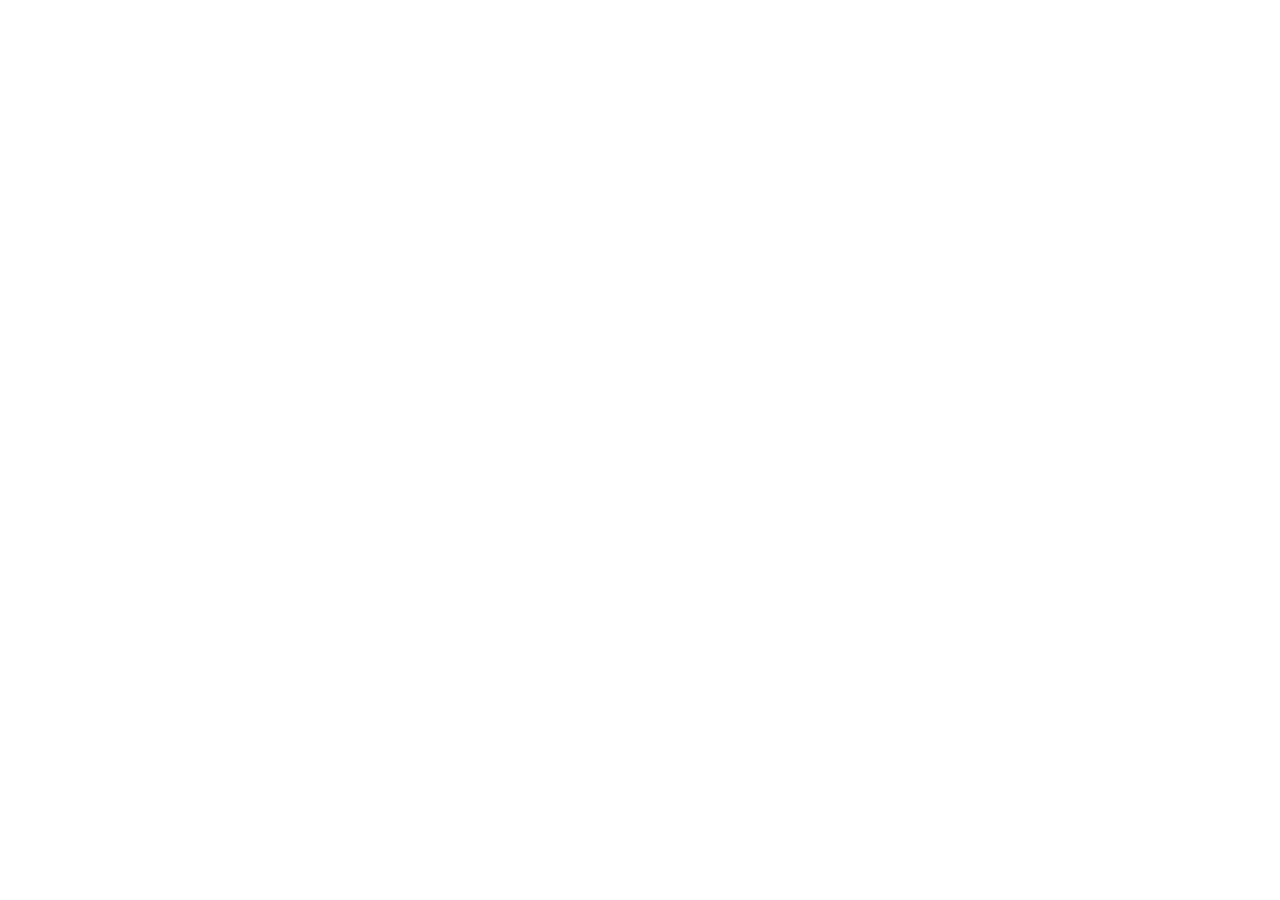
==== index.html @ 50ad3ed7 "Se crea la plantilla base del E-commerce" ====
<!DOCTYPE html>
<html lang="en">
<head>
    <meta charset="UTF-8">
    <meta name="viewport" content="width=device-width, initial-scale=1.0">
    <title>Tienda Online ADSO</title>
</head>
<body>
    
</body>
</html>
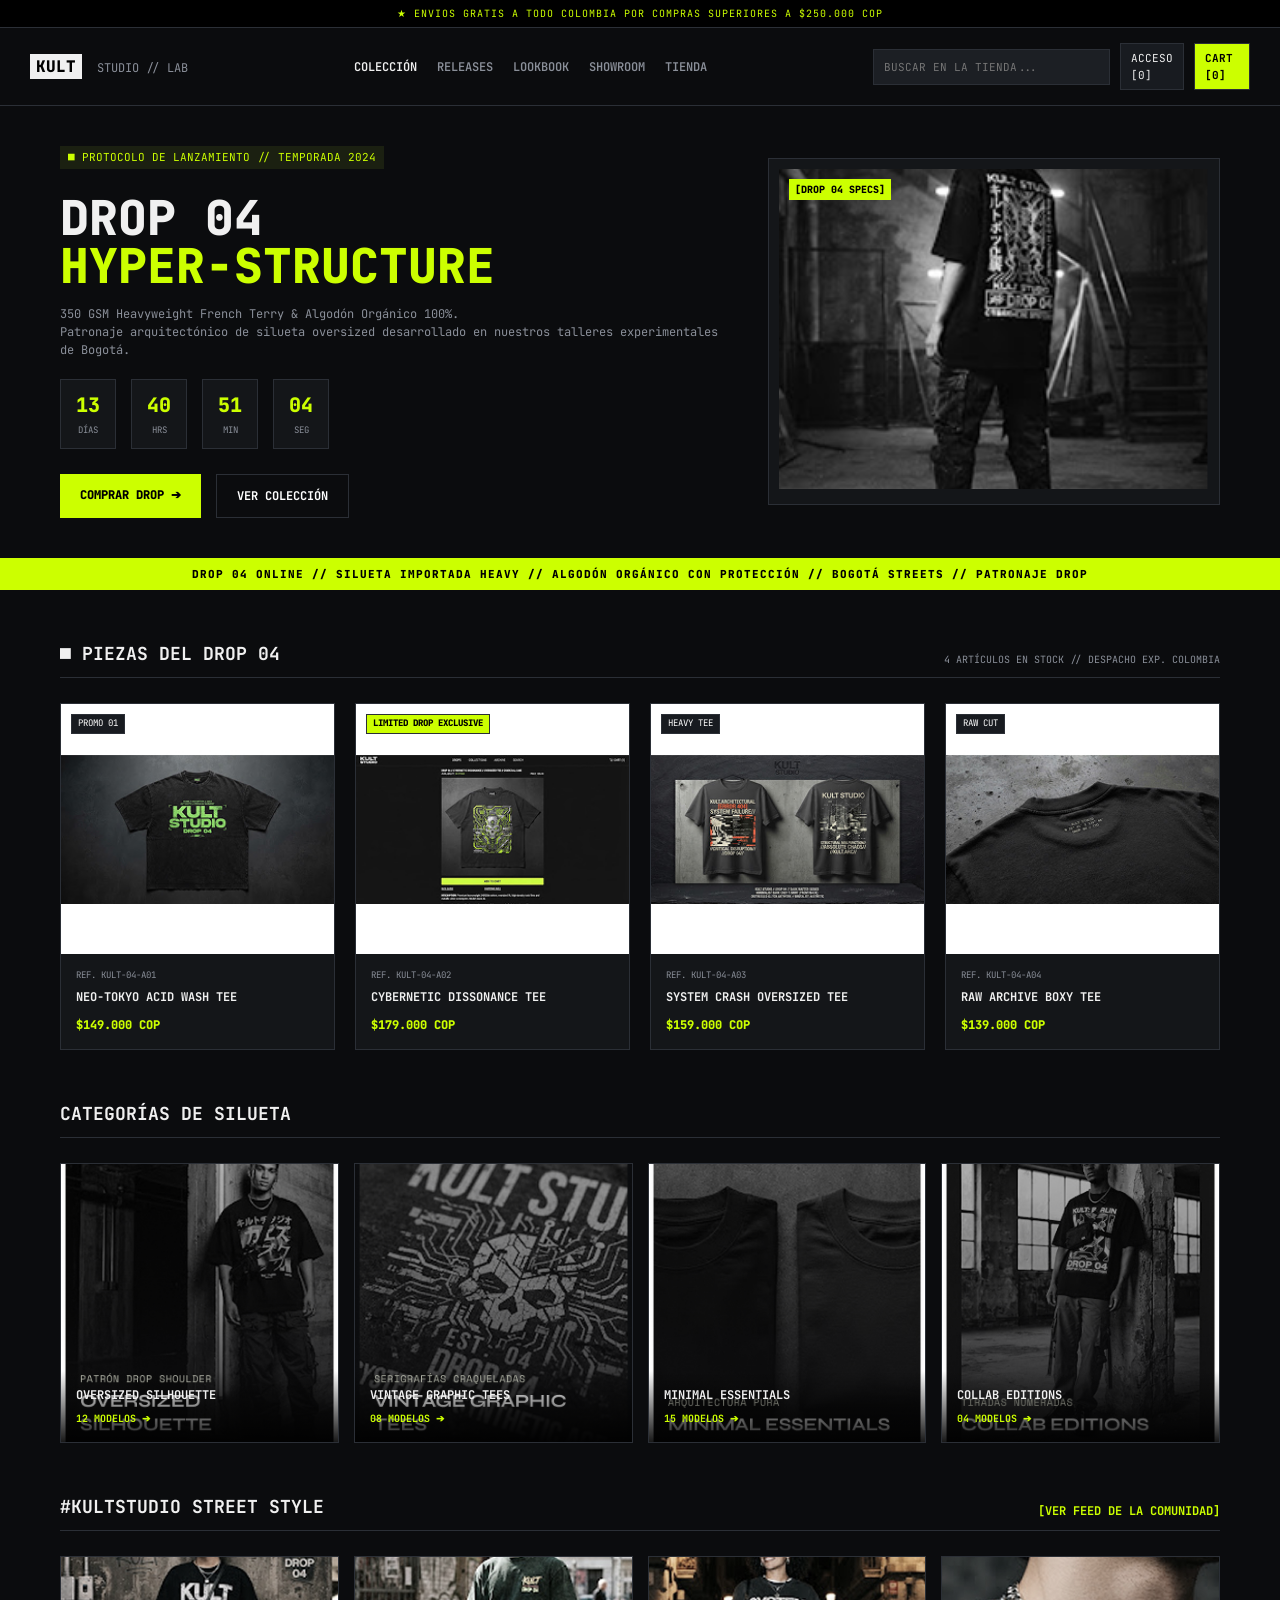
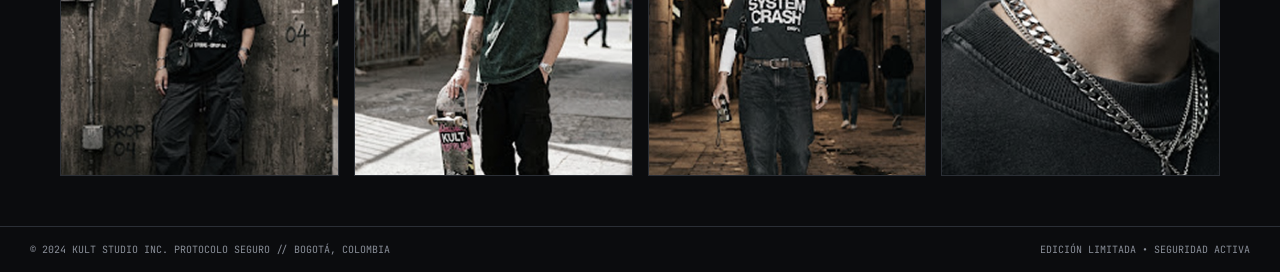
==== commit 784f3fad: "Se agrega pantalla index completa con su maquetado e imagenes" ====
--- a/index.html
+++ b/index.html
@@ -1,11 +1,199 @@
 <!DOCTYPE html>
-<html lang="en">
+<html lang="es">
 <head>
-    <meta charset="UTF-8">
-    <meta name="viewport" content="width=device-width, initial-scale=1.0">
-    <title>Tienda Online ADSO</title>
+  <meta charset="UTF-8">
+  <meta name="viewport" content="width=device-width, initial-scale=1.0">
+  <title>KULT STUDIO // HOME</title>
+  <link rel="preconnect" href="https://fonts.googleapis.com">
+  <link rel="preconnect" href="https://fonts.gstatic.com" crossorigin>
+  <link href="https://fonts.googleapis.com/css2?family=JetBrains+Mono:wght@400;600;700;800&display=swap" rel="stylesheet">
+  <link rel="stylesheet" href="css/estilos.css">
 </head>
 <body>
-    
+
+  <!-- BARRA MARQUEE / AVISO TOP -->
+  <div class="top-bar">
+    <span>★ ENVIOS GRATIS A TODO COLOMBIA POR COMPRAS SUPERIORES A $250.000 COP</span>
+  </div>
+
+  <!-- HEADER PRINCIPAL -->
+  <header class="main-header">
+    <div class="logo">
+      <span class="brand">KULT</span>
+      <span class="sub-brand">STUDIO // LAB</span>
+    </div>
+    <nav class="nav-links">
+      <a href="index.html" class="active">COLECCIÓN</a>
+      <a href="#">RELEASES</a>
+      <a href="#">LOOKBOOK</a>
+      <a href="#">SHOWROOM</a>
+      <a href="#">TIENDA</a>
+    </nav>
+    <div class="header-actions">
+      <input type="text" placeholder="BUSCAR EN LA TIENDA..." class="search-input">
+      <a href="registro.html" class="btn-account">ACCESO [0]</a>
+      <a href="#" class="btn-cart">CART [0]</a>
+    </div>
+  </header>
+
+  <!-- 1. HERO SECTION -->
+  <section class="hero">
+    <div class="hero-left">
+      <span class="tag-label">■ PROTOCOLO DE LANZAMIENTO // TEMPORADA 2024</span>
+      <h1 class="hero-title">DROP 04<br><span class="highlight">HYPER-STRUCTURE</span></h1>
+      <p class="hero-desc">
+        350 GSM Heavyweight French Terry & Algodón Orgánico 100%.<br>
+        Patronaje arquitectónico de silueta oversized desarrollado en nuestros talleres experimentales de Bogotá.
+      </p>
+
+      <!-- TIMING / COUNTDOWN -->
+      <div class="timer-box">
+        <div class="time-unit"><span>13</span><small>DÍAS</small></div>
+        <div class="time-unit"><span>40</span><small>HRS</small></div>
+        <div class="time-unit"><span>51</span><small>MIN</small></div>
+        <div class="time-unit"><span>04</span><small>SEG</small></div>
+      </div>
+
+      <div class="hero-btns">
+        <a href="#" class="btn-primary">COMPRAR DROP ➔</a>
+        <a href="#" class="btn-secondary">VER COLECCIÓN</a>
+      </div>
+    </div>
+
+    <!-- IMAGEN HERO DERECHA -->
+    <div class="hero-right">
+      <div class="hero-img-card">
+        <img src="img/hero-drop.jpg" alt="Hyper Structure Drop" class="cover-img">
+        <span class="img-badge">[DROP 04 SPECS]</span>
+      </div>
+    </div>
+  </section>
+
+  <!-- BANNER CINTA AMARILLA -->
+  <div class="yellow-ticker">
+    <span>DROP 04 ONLINE // SILUETA IMPORTADA HEAVY // ALGODÓN ORGÁNICO CON PROTECCIÓN // BOGOTÁ STREETS // PATRONAJE DROP</span>
+  </div>
+
+  <!-- 2. PRODUCTOS (PIEZAS DEL DROP 04) -->
+  <section class="section-container">
+    <div class="section-header">
+      <h2>■ PIEZAS DEL DROP 04</h2>
+      <span class="sec-subtitle">4 ARTÍCULOS EN STOCK // DESPACHO EXP. COLOMBIA</span>
+    </div>
+
+    <div class="product-grid">
+      <!-- PRODUCTO 1 -->
+      <article class="product-card">
+        <div class="card-img-box">
+          <span class="card-tag">PROMO 01</span>
+          <img src="img/camisa1.jpg" alt="Neo Tokyo Acid Wash">
+        </div>
+        <div class="card-info">
+          <span class="prod-code">REF. KULT-04-A01</span>
+          <h3>NEO-TOKYO ACID WASH TEE</h3>
+          <p class="prod-price">$149.000 COP</p>
+        </div>
+      </article>
+
+      <!-- PRODUCTO 2 -->
+      <article class="product-card">
+        <div class="card-img-box">
+          <span class="card-tag highlight-tag">LIMITED DROP EXCLUSIVE</span>
+          <img src="img/camisa2.jpg" alt="Cybernetic Dissonance">
+        </div>
+        <div class="card-info">
+          <span class="prod-code">REF. KULT-04-A02</span>
+          <h3>CYBERNETIC DISSONANCE TEE</h3>
+          <p class="prod-price">$179.000 COP</p>
+        </div>
+      </article>
+
+      <!-- PRODUCTO 3 -->
+      <article class="product-card">
+        <div class="card-img-box">
+          <span class="card-tag">HEAVY TEE</span>
+          <img src="img/camisa3.jpg" alt="System Crash Oversized">
+        </div>
+        <div class="card-info">
+          <span class="prod-code">REF. KULT-04-A03</span>
+          <h3>SYSTEM CRASH OVERSIZED TEE</h3>
+          <p class="prod-price">$159.000 COP</p>
+        </div>
+      </article>
+
+      <!-- PRODUCTO 4 -->
+      <article class="product-card">
+        <div class="card-img-box">
+          <span class="card-tag">RAW CUT</span>
+          <img src="img/camisa4.jpg" alt="Raw Archive Boxy">
+        </div>
+        <div class="card-info">
+          <span class="prod-code">REF. KULT-04-A04</span>
+          <h3>RAW ARCHIVE BOXY TEE</h3>
+          <p class="prod-price">$139.000 COP</p>
+        </div>
+      </article>
+    </div>
+  </section>
+
+  <!-- 3. CATEGORÍAS DE SILUETA -->
+  <section class="section-container">
+    <div class="section-header">
+      <h2>CATEGORÍAS DE SILUETA</h2>
+    </div>
+
+    <div class="categories-grid">
+      <div class="category-card">
+        <img src="img/cat-oversized.jpg" alt="Oversized Silhouette">
+        <div class="cat-overlay">
+          <h3>OVERSIZED SILHOUETTE</h3>
+          <span>12 MODELOS ➔</span>
+        </div>
+      </div>
+      <div class="category-card">
+        <img src="img/cat-vintage.jpg" alt="Vintage Graphic Tees">
+        <div class="cat-overlay">
+          <h3>VINTAGE GRAPHIC TEES</h3>
+          <span>08 MODELOS ➔</span>
+        </div>
+      </div>
+      <div class="category-card">
+        <img src="img/cat-minimal.jpg" alt="Minimal Essentials">
+        <div class="cat-overlay">
+          <h3>MINIMAL ESSENTIALS</h3>
+          <span>15 MODELOS ➔</span>
+        </div>
+      </div>
+      <div class="category-card">
+        <img src="img/cat-collab.jpg" alt="Collab Editions">
+        <div class="cat-overlay">
+          <h3>COLLAB EDITIONS</h3>
+          <span>04 MODELOS ➔</span>
+        </div>
+      </div>
+    </div>
+  </section>
+
+  <!-- 4. KULTSTUDIO STREET STYLE (GALERÍA DE FOTOS) -->
+  <section class="section-container">
+    <div class="section-header">
+      <h2>#KULTSTUDIO STREET STYLE</h2>
+      <a href="#" class="link-back">[VER FEED DE LA COMUNIDAD]</a>
+    </div>
+
+    <div class="street-grid">
+      <div class="street-card"><img src="img/street1.jpg" alt="Streetstyle 1"></div>
+      <div class="street-card"><img src="img/street2.jpg" alt="Streetstyle 2"></div>
+      <div class="street-card"><img src="img/street3.jpg" alt="Streetstyle 3"></div>
+      <div class="street-card"><img src="img/street4.jpg" alt="Streetstyle 4"></div>
+    </div>
+  </section>
+
+  <!-- FOOTER PRINCIPAL -->
+  <footer class="bottom-footer">
+    <div>© 2024 KULT STUDIO INC. PROTOCOLO SEGURO // BOGOTÁ, COLOMBIA</div>
+    <div>EDICIÓN LIMITADA • SEGURIDAD ACTIVA</div>
+  </footer>
+
 </body>
 </html>
--- a/css/estilos.css
+++ b/css/estilos.css
@@ -0,0 +1,755 @@
+/* VARIABLES GLOBALES */
+:root {
+  --bg-dark: #0b0c0e;
+  --panel-bg: #141619;
+  --input-bg: #1c1f24;
+  --border-color: #2b2f36;
+  --accent-neon: #ccff00;
+  --text-main: #f0f0f0;
+  --text-muted: #8a8f99;
+  --font-mono: 'JetBrains Mono', monospace;
+}
+
+* {
+  box-sizing: border-box;
+  margin: 0;
+  padding: 0;
+}
+
+body {
+  background-color: var(--bg-dark);
+  color: var(--text-main);
+  font-family: var(--font-mono);
+  font-size: 12px;
+  line-height: 1.5;
+}
+
+/* HEADER */
+.top-nav {
+  display: flex;
+  justify-content: space-between;
+  align-items: center;
+  padding: 15px 30px;
+  border-bottom: 1px solid var(--border-color);
+}
+
+.brand {
+  font-weight: 800;
+  font-size: 16px;
+  background: var(--text-main);
+  color: #000;
+  padding: 2px 6px;
+  margin-right: 8px;
+}
+
+.sub-brand {
+  color: var(--text-muted);
+}
+
+.nav-right {
+  display: flex;
+  gap: 15px;
+}
+
+.badge {
+  background: #181b20;
+  padding: 4px 8px;
+  border: 1px solid var(--border-color);
+  color: var(--text-muted);
+}
+
+.link-back {
+  color: var(--accent-neon);
+  text-decoration: none;
+  font-weight: 700;
+}
+
+/* LAYOUT PRINCIPAL */
+.container {
+  display: grid;
+  grid-template-columns: 1fr 1.2fr;
+  gap: 40px;
+  max-width: 1200px;
+  margin: 30px auto;
+  padding: 0 20px;
+}
+
+/* COLUMNA IZQUIERDA */
+.tag-label {
+  background: #1b2011;
+  color: var(--accent-neon);
+  display: inline-block;
+  padding: 3px 8px;
+  font-size: 11px;
+  margin-bottom: 10px;
+}
+
+.main-title {
+  font-size: 38px;
+  font-weight: 800;
+  letter-spacing: -1px;
+  margin-bottom: 5px;
+}
+
+.tag-highlight {
+  color: var(--accent-neon);
+  font-weight: 700;
+  margin-bottom: 15px;
+}
+
+.description {
+  color: var(--text-muted);
+  font-size: 13px;
+  margin-bottom: 20px;
+}
+
+.preview-card {
+  position: relative;
+  background: var(--panel-bg);
+  border: 1px solid var(--border-color);
+  padding: 10px;
+  margin-bottom: 20px;
+}
+
+.img-wrapper {
+  position: relative;
+}
+
+.hero-img {
+  width: 100%;
+  height: 220px;
+  object-fit: cover;
+  filter: grayscale(80%) contrast(120%);
+}
+
+.access-badge {
+  position: absolute;
+  bottom: 15px;
+  right: 15px;
+  background: var(--accent-neon);
+  color: #000;
+  font-weight: 800;
+  padding: 4px 8px;
+}
+
+.location-tag {
+  color: var(--accent-neon);
+  font-size: 10px;
+  margin-top: 8px;
+}
+
+.status-card {
+  background: var(--panel-bg);
+  border: 1px solid var(--border-color);
+  padding: 15px;
+}
+
+.status-header {
+  display: flex;
+  justify-content: space-between;
+  color: var(--text-muted);
+  margin-bottom: 8px;
+}
+
+.progress-bar {
+  background: #252930;
+  height: 6px;
+  margin-bottom: 10px;
+}
+
+.progress-fill {
+  background: var(--accent-neon);
+  height: 100%;
+}
+
+.security-text {
+  color: var(--text-muted);
+  font-size: 10px;
+}
+
+/* COLUMNA DERECHA - FORMULARIO */
+.form-column {
+  background: var(--panel-bg);
+  border: 1px solid var(--border-color);
+  padding: 25px;
+}
+
+.form-header {
+  display: flex;
+  justify-content: space-between;
+  margin-bottom: 20px;
+  border-bottom: 1px solid var(--border-color);
+  padding-bottom: 10px;
+}
+
+.form-title {
+  font-weight: 700;
+}
+
+.form-sub {
+  color: var(--text-muted);
+}
+
+.form-row {
+  display: grid;
+  grid-template-columns: 1fr 1fr;
+  gap: 15px;
+}
+
+.form-group {
+  margin-bottom: 15px;
+}
+
+.form-group label {
+  display: block;
+  color: var(--text-muted);
+  font-size: 10px;
+  margin-bottom: 5px;
+}
+
+.req {
+  color: var(--accent-neon);
+}
+
+input[type="text"],
+input[type="email"],
+input[type="password"],
+input[type="tel"],
+select {
+  width: 100%;
+  background: var(--input-bg);
+  border: 1px solid var(--border-color);
+  color: var(--text-main);
+  padding: 10px;
+  font-family: var(--font-mono);
+  outline: none;
+}
+
+input:focus, select:focus {
+  border-color: var(--accent-neon);
+}
+
+.phone-input {
+  display: flex;
+  align-items: center;
+  background: var(--input-bg);
+  border: 1px solid var(--border-color);
+}
+
+.prefix {
+  padding: 10px;
+  background: #252930;
+  color: var(--text-muted);
+}
+
+.phone-input input {
+  border: none;
+}
+
+/* CRIPTO SEGURIDAD */
+.crypto-box {
+  background: #181b20;
+  border: 1px dashed var(--border-color);
+  padding: 10px;
+  margin-bottom: 15px;
+}
+
+.crypto-header {
+  display: flex;
+  justify-content: space-between;
+  color: var(--text-muted);
+  margin-bottom: 4px;
+}
+
+.crypto-hint {
+  color: var(--text-muted);
+  font-size: 10px;
+}
+
+/* TALLAS */
+.size-section {
+  margin-bottom: 15px;
+}
+
+.size-header {
+  display: flex;
+  justify-content: space-between;
+  color: var(--text-muted);
+  font-size: 10px;
+  margin-bottom: 8px;
+}
+
+.size-cupo {
+  color: var(--accent-neon);
+}
+
+.size-options {
+  display: grid;
+  grid-template-columns: repeat(5, 1fr);
+  gap: 5px;
+}
+
+.size-btn {
+  background: var(--input-bg);
+  border: 1px solid var(--border-color);
+  color: var(--text-main);
+  padding: 10px;
+  font-family: var(--font-mono);
+  cursor: pointer;
+}
+
+.size-btn.active, .size-btn:hover {
+  background: var(--accent-neon);
+  color: #000;
+  font-weight: 700;
+}
+
+/* CHECKBOXES */
+.checkbox-group {
+  margin-bottom: 20px;
+}
+
+.custom-checkbox {
+  display: block;
+  position: relative;
+  padding-left: 25px;
+  margin-bottom: 10px;
+  cursor: pointer;
+  color: var(--text-muted);
+  font-size: 11px;
+}
+
+.custom-checkbox input {
+  position: absolute;
+  opacity: 0;
+  cursor: pointer;
+}
+
+.checkmark {
+  position: absolute;
+  top: 0;
+  left: 0;
+  height: 15px;
+  width: 15px;
+  background-color: var(--input-bg);
+  border: 1px solid var(--border-color);
+}
+
+.custom-checkbox input:checked ~ .checkmark {
+  background-color: var(--accent-neon);
+}
+
+.custom-checkbox a {
+  color: var(--text-main);
+}
+
+/* BOTÓN DE REGISTRO */
+.btn-submit {
+  width: 100%;
+  background: var(--accent-neon);
+  color: #000;
+  border: none;
+  padding: 14px;
+  font-family: var(--font-mono);
+  font-weight: 800;
+  font-size: 13px;
+  cursor: pointer;
+  margin-bottom: 20px;
+}
+
+.btn-submit:hover {
+  opacity: 0.9;
+}
+
+/* DIVIDER Y SOCIAL */
+.divider {
+  text-align: center;
+  border-bottom: 1px solid var(--border-color);
+  line-height: 0.1em;
+  margin: 20px 0;
+}
+
+.divider span {
+  background: var(--panel-bg);
+  padding: 0 10px;
+  color: var(--text-muted);
+  font-size: 10px;
+}
+
+.social-row {
+  display: grid;
+  grid-template-columns: 1fr 1fr;
+  gap: 10px;
+  margin-bottom: 20px;
+}
+
+.btn-social {
+  background: var(--input-bg);
+  border: 1px solid var(--border-color);
+  color: var(--text-main);
+  padding: 10px;
+  font-family: var(--font-mono);
+  font-size: 10px;
+  cursor: pointer;
+}
+
+.form-footer {
+  text-align: center;
+  color: var(--text-muted);
+  font-size: 10px;
+}
+
+.link-login {
+  color: var(--accent-neon);
+  text-decoration: none;
+  font-weight: 700;
+}
+
+/* FOOTER INFERIOR */
+.bottom-footer {
+  display: flex;
+  justify-content: space-between;
+  padding: 15px 30px;
+  border-top: 1px solid var(--border-color);
+  color: var(--text-muted);
+  font-size: 10px;
+  margin-top: 40px;
+}
+
+/* RESPONSIVE PARA PANTALLAS PEQUEÑAS */
+@media (max-width: 768px) {
+  .container {
+    grid-template-columns: 1fr;
+  }
+  .form-row {
+    grid-template-columns: 1fr;
+  }
+}
+/* ===================================================
+   ESTILOS ESPECÍFICOS PARA EL HOME / INDEX
+   =================================================== */
+
+/* BARRA SUPERIOR MARQUEE */
+.top-bar {
+  background: #000;
+  color: var(--accent-neon);
+  text-align: center;
+  padding: 6px;
+  font-size: 10px;
+  border-bottom: 1px solid var(--border-color);
+  letter-spacing: 1px;
+}
+
+/* MAIN HEADER NAV */
+.main-header {
+  display: flex;
+  justify-content: space-between;
+  align-items: center;
+  padding: 15px 30px;
+  background: var(--bg-dark);
+  border-bottom: 1px solid var(--border-color);
+}
+
+.nav-links {
+  display: flex;
+  gap: 20px;
+}
+
+.nav-links a {
+  color: var(--text-muted);
+  text-decoration: none;
+  font-weight: 600;
+}
+
+.nav-links a.active, .nav-links a:hover {
+  color: var(--text-main);
+}
+
+.header-actions {
+  display: flex;
+  gap: 10px;
+  align-items: center;
+}
+
+.search-input {
+  background: var(--input-bg);
+  border: 1px solid var(--border-color);
+  color: #fff;
+  padding: 6px 10px;
+  font-size: 11px;
+  width: 180px;
+}
+
+.btn-account, .btn-cart {
+  background: #181b20;
+  border: 1px solid var(--border-color);
+  color: var(--text-main);
+  padding: 6px 10px;
+  text-decoration: none;
+  font-size: 11px;
+}
+
+.btn-cart {
+  background: var(--accent-neon);
+  color: #000;
+  font-weight: 700;
+}
+
+/* HERO SECTION LAYOUT */
+.hero {
+  display: grid;
+  grid-template-columns: 1.2fr 0.8fr;
+  gap: 30px;
+  max-width: 1200px;
+  margin: 40px auto;
+  padding: 0 20px;
+  align-items: center;
+}
+
+.hero-title {
+  font-size: 48px;
+  line-height: 1;
+  font-weight: 800;
+  margin: 15px 0;
+}
+
+.hero-title .highlight {
+  color: var(--accent-neon);
+}
+
+.hero-desc {
+  color: var(--text-muted);
+  font-size: 12px;
+  margin-bottom: 20px;
+}
+
+/* COUNTDOWN TIMER */
+.timer-box {
+  display: flex;
+  gap: 15px;
+  margin-bottom: 25px;
+}
+
+.time-unit {
+  background: var(--panel-bg);
+  border: 1px solid var(--border-color);
+  padding: 10px 15px;
+  text-align: center;
+}
+
+.time-unit span {
+  display: block;
+  font-size: 20px;
+  font-weight: 800;
+  color: var(--accent-neon);
+}
+
+.time-unit small {
+  color: var(--text-muted);
+  font-size: 9px;
+}
+
+.hero-btns {
+  display: flex;
+  gap: 15px;
+}
+
+.btn-primary {
+  background: var(--accent-neon);
+  color: #000;
+  padding: 12px 20px;
+  text-decoration: none;
+  font-weight: 800;
+}
+
+.btn-secondary {
+  border: 1px solid var(--border-color);
+  color: #fff;
+  padding: 12px 20px;
+  text-decoration: none;
+  font-weight: 700;
+}
+
+.hero-img-card {
+  position: relative;
+  border: 1px solid var(--border-color);
+  background: var(--panel-bg);
+  padding: 10px;
+}
+
+.hero-img-card img {
+  width: 100%;
+  height: 320px;
+  object-fit: cover;
+  filter: grayscale(30%);
+}
+
+.img-badge {
+  position: absolute;
+  top: 20px;
+  left: 20px;
+  background: var(--accent-neon);
+  color: #000;
+  font-weight: 800;
+  font-size: 10px;
+  padding: 3px 6px;
+}
+
+/* BANNER AMARILLO */
+.yellow-ticker {
+  background: var(--accent-neon);
+  color: #000;
+  font-weight: 800;
+  font-size: 11px;
+  padding: 8px;
+  text-align: center;
+  margin: 40px 0;
+  letter-spacing: 1px;
+}
+
+/* SECCIONES Y GRILLAS DE PRODUCTOS */
+.section-container {
+  max-width: 1200px;
+  margin: 50px auto;
+  padding: 0 20px;
+}
+
+.section-header {
+  display: flex;
+  justify-content: space-between;
+  align-items: flex-end;
+  border-bottom: 1px solid var(--border-color);
+  padding-bottom: 10px;
+  margin-bottom: 25px;
+}
+
+.sec-subtitle {
+  color: var(--text-muted);
+  font-size: 10px;
+}
+
+/* GRILLA DE 4 COLUMNAS PARA PRODUCTOS */
+.product-grid {
+  display: grid;
+  grid-template-columns: repeat(4, 1fr);
+  gap: 20px;
+}
+
+.product-card {
+  background: var(--panel-bg);
+  border: 1px solid var(--border-color);
+}
+
+.card-img-box {
+  position: relative;
+  height: 250px;
+  overflow: hidden;
+  background: #000;
+}
+
+.card-img-box img {
+  width: 100%;
+  height: 100%;
+  object-fit: cover;
+  transition: transform 0.3s ease;
+}
+
+.product-card:hover img {
+  transform: scale(1.05);
+}
+
+.card-tag {
+  position: absolute;
+  top: 10px;
+  left: 10px;
+  background: #181b20;
+  color: #fff;
+  font-size: 9px;
+  padding: 2px 6px;
+  border: 1px solid var(--border-color);
+}
+
+.highlight-tag {
+  background: var(--accent-neon);
+  color: #000;
+  font-weight: 800;
+}
+
+.card-info {
+  padding: 15px;
+}
+
+.prod-code {
+  color: var(--text-muted);
+  font-size: 9px;
+  display: block;
+  margin-bottom: 5px;
+}
+
+.card-info h3 {
+  font-size: 12px;
+  margin-bottom: 10px;
+  font-weight: 700;
+}
+
+.prod-price {
+  color: var(--accent-neon);
+  font-weight: 800;
+}
+
+/* GRILLA DE CATEGORÍAS Y STREETSTYLE */
+.categories-grid, .street-grid {
+  display: grid;
+  grid-template-columns: repeat(4, 1fr);
+  gap: 15px;
+}
+
+.category-card {
+  position: relative;
+  height: 280px;
+  border: 1px solid var(--border-color);
+  overflow: hidden;
+}
+
+.category-card img, .street-card img {
+  width: 100%;
+  height: 100%;
+  object-fit: cover;
+  filter: grayscale(50%);
+}
+
+.cat-overlay {
+  position: absolute;
+  bottom: 0;
+  left: 0;
+  right: 0;
+  padding: 15px;
+  background: linear-gradient(transparent, rgba(0,0,0,0.9));
+}
+
+.cat-overlay h3 {
+  font-size: 12px;
+  margin-bottom: 5px;
+}
+
+.cat-overlay span {
+  color: var(--accent-neon);
+  font-size: 10px;
+  font-weight: 700;
+}
+
+.street-card {
+  height: 220px;
+  border: 1px solid var(--border-color);
+  overflow: hidden;
+}
+
+/* RESPONSIVO */
+@media (max-width: 900px) {
+  .product-grid, .categories-grid, .street-grid {
+    grid-template-columns: repeat(2, 1fr);
+  }
+  .hero {
+    grid-template-columns: 1fr;
+  }
+}
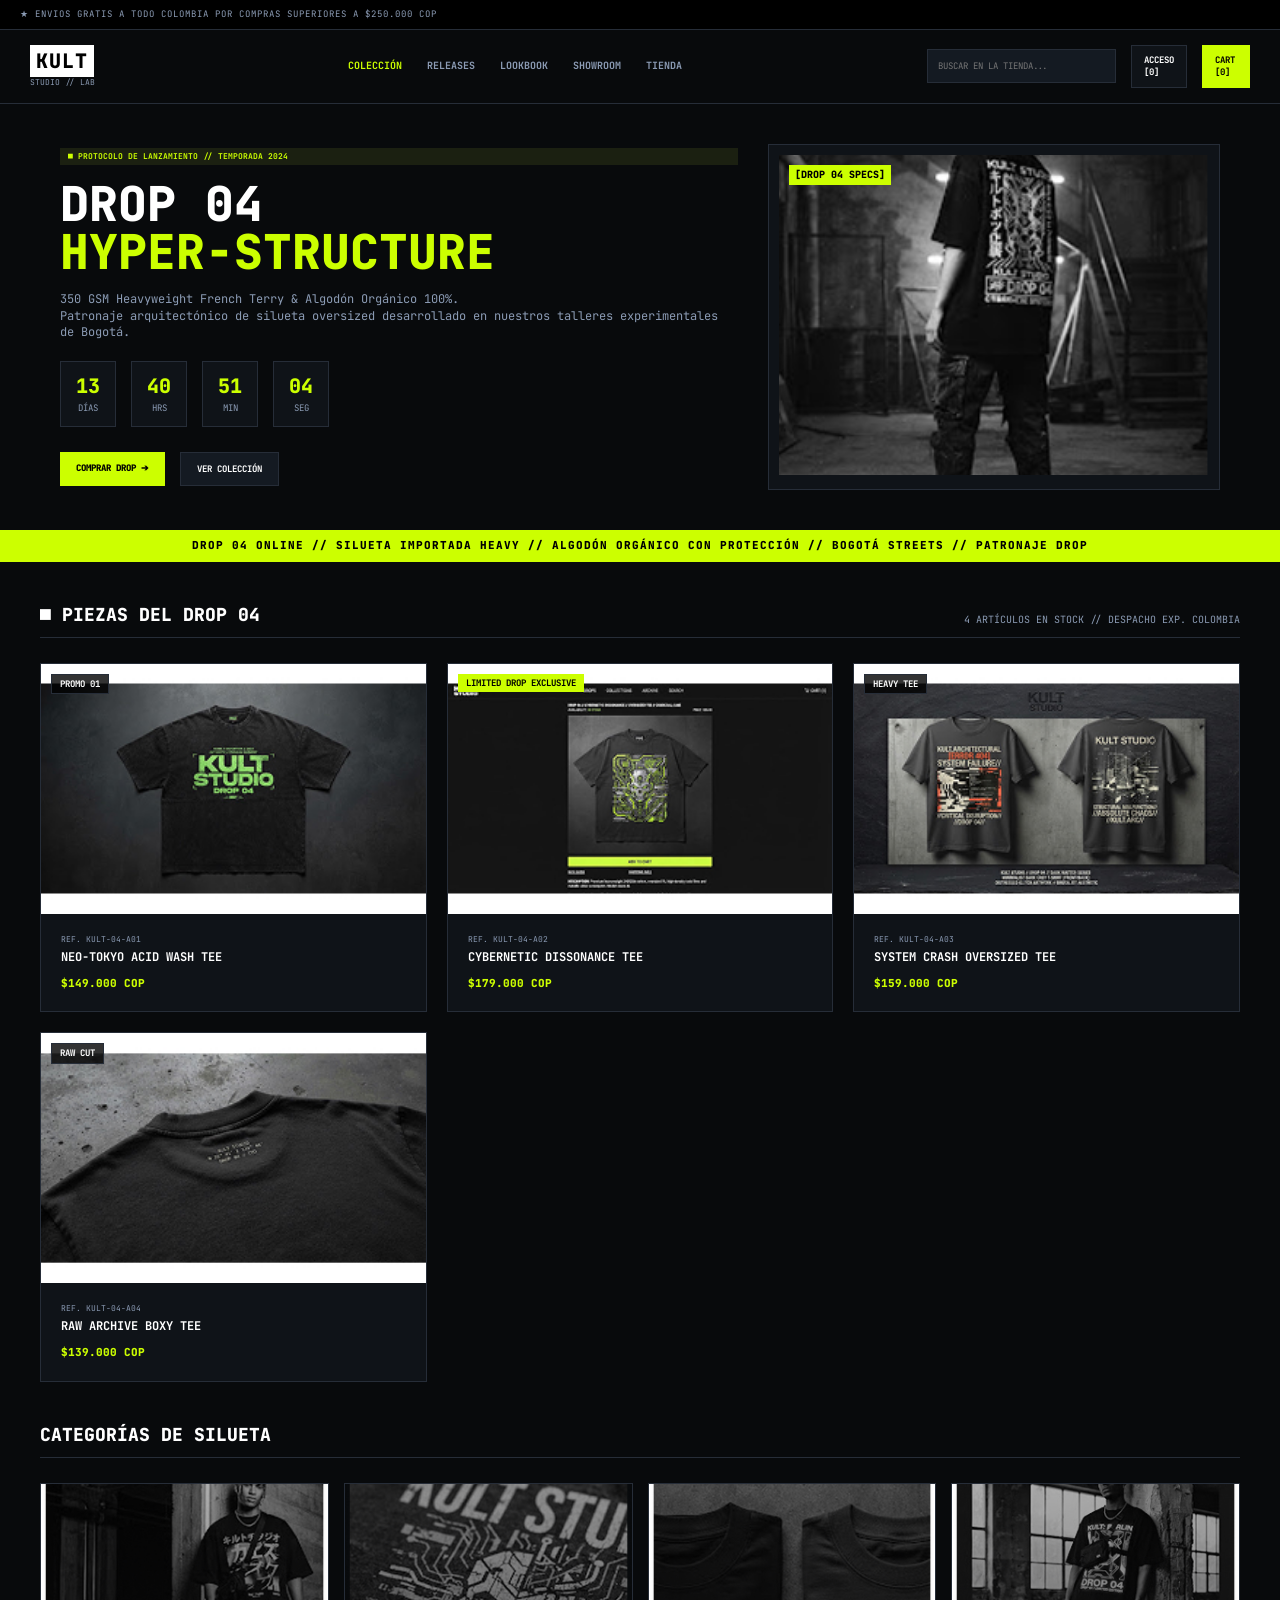
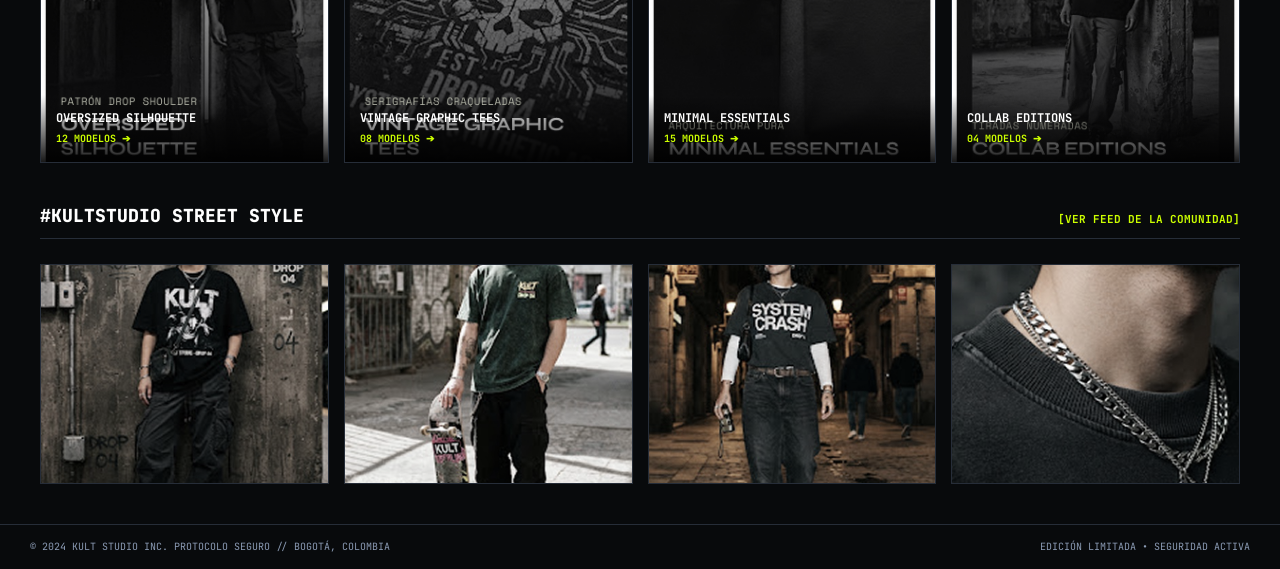
==== commit 81927674: "feat: crear carpeta js, archivo main.js y enlazar script en todos los html" ====
--- a/index.html
+++ b/index.html
@@ -194,6 +194,6 @@
     <div>© 2024 KULT STUDIO INC. PROTOCOLO SEGURO // BOGOTÁ, COLOMBIA</div>
     <div>EDICIÓN LIMITADA • SEGURIDAD ACTIVA</div>
   </footer>
-
+  <script src="js/main.js"></script>
 </body>
 </html>
--- a/css/estilos.css
+++ b/css/estilos.css
@@ -752,4 +752,4536 @@
   .hero {
     grid-template-columns: 1fr;
   }
-}+}
+/* ===================================================
+   ESTILOS ESPECÍFICOS PARA PANTALLA DE LOGIN
+   =================================================== */
+
+.benefits-list {
+  list-style: none;
+  margin-top: 10px;
+}
+
+.benefits-list li {
+  color: var(--text-muted);
+  font-size: 11px;
+  margin-bottom: 8px;
+}
+
+.benefits-list strong {
+  color: var(--accent-neon);
+}
+
+.input-with-icon {
+  display: flex;
+  align-items: center;
+  background: var(--input-bg);
+  border: 1px solid var(--border-color);
+}
+
+.input-with-icon .icon {
+  padding: 10px;
+  color: var(--text-muted);
+  background: #181b20;
+  border-right: 1px solid var(--border-color);
+}
+
+.input-with-icon .icon-right {
+  padding: 10px;
+  color: var(--text-muted);
+  cursor: pointer;
+}
+
+.input-with-icon input {
+  border: none;
+}
+
+.form-footer-box {
+  display: flex;
+  justify-content: space-between;
+  align-items: center;
+  background: #181b20;
+  border: 1px solid var(--border-color);
+  padding: 15px;
+  margin-top: 20px;
+}
+
+.link-register {
+  color: var(--accent-neon);
+  text-decoration: none;
+  font-weight: 700;
+  font-size: 10px;
+}
+
+.server-status-bar {
+  display: flex;
+  justify-content: space-around;
+  max-width: 1200px;
+  margin: 20px auto 0;
+  padding: 10px 20px;
+  color: var(--text-muted);
+  font-size: 10px;
+  border-top: 1px dashed var(--border-color);
+}
+/* ===================================================
+   ESTILOS ESPECÍFICOS PARA LA PANTALLA DE MANTENIMIENTO
+   =================================================== */
+
+.maintenance-container {
+  max-width: 900px;
+  margin: 40px auto;
+  padding: 0 20px;
+  text-align: center;
+}
+
+.status-code-box {
+  display: inline-flex;
+  background: #1b2011;
+  border: 1px solid var(--border-color);
+  padding: 5px 12px;
+  margin-bottom: 20px;
+  gap: 15px;
+  font-size: 11px;
+}
+
+.code-tag {
+  color: var(--accent-neon);
+  font-weight: 700;
+}
+
+.code-sub {
+  color: var(--text-muted);
+}
+
+.maintenance-title {
+  font-size: 42px;
+  font-weight: 800;
+  line-height: 1.1;
+  margin-bottom: 20px;
+  letter-spacing: -1px;
+}
+
+.maintenance-title .highlight-offline {
+  color: var(--text-main);
+  opacity: 0.85;
+}
+
+.maintenance-desc {
+  color: var(--text-muted);
+  font-size: 13px;
+  max-width: 650px;
+  margin: 0 auto 35px auto;
+  line-height: 1.6;
+}
+
+.telemetry-card {
+  background: var(--panel-bg);
+  border: 1px solid var(--border-color);
+  text-align: left;
+  padding: 20px;
+  margin-bottom: 30px;
+}
+
+.telemetry-header {
+  display: flex;
+  align-items: center;
+  gap: 10px;
+  border-bottom: 1px solid var(--border-color);
+  padding-bottom: 10px;
+  margin-bottom: 15px;
+  color: var(--text-muted);
+  font-size: 11px;
+}
+
+.telemetry-grid {
+  display: grid;
+  grid-template-columns: 1fr 1fr;
+  gap: 12px 20px;
+  margin-bottom: 15px;
+}
+
+.telemetry-row {
+  display: flex;
+  justify-content: space-between;
+  background: var(--input-bg);
+  border: 1px solid var(--border-color);
+  padding: 8px 12px;
+  font-size: 11px;
+}
+
+.t-label {
+  color: var(--text-muted);
+}
+
+.t-val {
+  color: var(--text-main);
+  font-weight: 700;
+}
+
+.t-val.tech {
+  color: var(--accent-neon);
+}
+
+.t-val.neon {
+  color: var(--accent-neon);
+}
+
+.telemetry-footer {
+  display: flex;
+  justify-content: space-between;
+  border-top: 1px dashed var(--border-color);
+  padding-top: 12px;
+  color: var(--text-muted);
+  font-size: 10px;
+}
+
+.private-mode {
+  color: var(--accent-neon);
+}
+
+.notify-card {
+  background: var(--panel-bg);
+  border: 1px solid var(--border-color);
+  padding: 25px;
+  text-align: left;
+}
+
+.notify-title {
+  font-weight: 700;
+  margin-bottom: 8px;
+  font-size: 12px;
+}
+
+.notify-hint {
+  color: var(--text-muted);
+  font-size: 11px;
+  margin-bottom: 15px;
+}
+
+.notify-form {
+  display: grid;
+  grid-template-columns: 1fr auto;
+  gap: 10px;
+}
+
+.notify-input {
+  background: var(--input-bg);
+  border: 1px solid var(--border-color);
+  color: var(--text-main);
+  padding: 12px;
+  font-family: var(--font-mono);
+  font-size: 11px;
+  outline: none;
+}
+
+.notify-input:focus {
+  border-color: var(--accent-neon);
+}
+
+.btn-notify {
+  background: var(--accent-neon);
+  color: #000;
+  border: none;
+  padding: 12px 20px;
+  font-family: var(--font-mono);
+  font-weight: 800;
+  font-size: 11px;
+  cursor: pointer;
+}
+
+.btn-notify:hover {
+  opacity: 0.9;
+}
+
+@media (max-width: 768px) {
+  .telemetry-grid {
+    grid-template-columns: 1fr;
+  }
+  .notify-form {
+    grid-template-columns: 1fr;
+  }
+}
+/* ===================================================
+   ESTILOS ESPECÍFICOS PARA RECUPERAR CONTRASEÑA
+   =================================================== */
+
+.recover-container {
+  display: flex;
+  justify-content: center;
+  align-items: center;
+  min-height: calc(100vh - 140px);
+  padding: 20px;
+}
+
+.recover-card {
+  background: var(--panel-bg);
+  border: 1px solid var(--border-color);
+  width: 100%;
+  max-width: 550px;
+  padding: 40px;
+}
+
+.recover-title {
+  font-size: 32px;
+  font-weight: 800;
+  line-height: 1.1;
+  margin-bottom: 20px;
+  letter-spacing: -1px;
+}
+
+.recover-desc {
+  color: var(--text-muted);
+  font-size: 11px;
+  line-height: 1.6;
+  margin-bottom: 30px;
+}
+
+.recover-form {
+  margin-bottom: 30px;
+}
+
+.recover-card-footer {
+  display: flex;
+  justify-content: space-between;
+  align-items: center;
+  border-top: 1px solid var(--border-color);
+  padding-top: 20px;
+  font-size: 9px;
+}
+
+.secure-token-text {
+  color: var(--text-muted);
+}
+
+.link-back-login {
+  color: var(--accent-neon);
+  text-decoration: none;
+  font-weight: 700;
+}
+
+.link-back-login:hover {
+  text-decoration: underline;
+}
+
+@media (max-width: 600px) {
+  .recover-card-footer {
+    flex-direction: column;
+    gap: 10px;
+    align-items: flex-start;
+  }
+}
+/* ===================================================
+   ESTILOS ESPECÍFICOS PARA PANTALLA TIENDAS FÍSICAS
+   =================================================== */
+
+/* ===================================================
+   KULT STUDIO - ESTILOS GENERALES Y GLOBAL
+   =================================================== */
+
+:root {
+  --bg-color: #0b0e11;
+  --panel-bg: #111418;
+  --input-bg: #161a20;
+  --border-color: #262d35;
+  --text-main: #ffffff;
+  --text-muted: #8b949e;
+  --accent-neon: #ccff00;
+  --font-mono: 'JetBrains Mono', monospace;
+}
+
+body {
+  background-color: var(--bg-color);
+  color: var(--text-main);
+  font-family: var(--font-mono);
+  margin: 0;
+  padding: 0;
+}
+
+/* Barra superior */
+.top-bar {
+  background: #15191f;
+  border-bottom: 1px solid var(--border-color);
+  padding: 8px 20px;
+  font-size: 10px;
+  color: var(--text-muted);
+  text-align: center;
+}
+
+/* Header principal */
+.main-header {
+  display: flex;
+  justify-content: space-between;
+  align-items: center;
+  padding: 15px 30px;
+  border-bottom: 1px solid var(--border-color);
+  background: var(--bg-color);
+}
+
+.logo {
+  display: flex;
+  flex-direction: column;
+}
+
+.brand {
+  font-weight: 800;
+  font-size: 16px;
+  letter-spacing: 1px;
+}
+
+.sub-brand {
+  font-size: 9px;
+  color: var(--text-muted);
+}
+
+.nav-links {
+  display: flex;
+  gap: 25px;
+}
+
+.nav-links a {
+  color: var(--text-muted);
+  text-decoration: none;
+  font-size: 11px;
+  font-weight: 600;
+}
+
+.nav-links a:hover, .nav-links a.active {
+  color: var(--accent-neon);
+}
+
+.header-actions {
+  display: flex;
+  align-items: center;
+  gap: 15px;
+}
+
+.search-input {
+  background: var(--input-bg);
+  border: 1px solid var(--border-color);
+  color: var(--text-main);
+  padding: 6px 12px;
+  font-family: var(--font-mono);
+  font-size: 10px;
+  outline: none;
+}
+
+.btn-account, .btn-cart {
+  color: var(--text-main);
+  text-decoration: none;
+  font-size: 10px;
+  font-weight: 700;
+  border: 1px solid var(--border-color);
+  padding: 6px 10px;
+  background: var(--input-bg);
+}
+
+/* Contenedores generales */
+.section-container {
+  max-width: 1200px;
+  margin: 40px auto;
+  padding: 0 20px;
+}
+
+.tag-label {
+  font-size: 10px;
+  color: var(--accent-neon);
+  font-weight: 700;
+  margin-bottom: 5px;
+  display: inline-block;
+}
+
+.section-header {
+  margin-bottom: 25px;
+  border-bottom: 1px solid var(--border-color);
+  padding-bottom: 10px;
+}
+
+.section-header h2 {
+  font-size: 18px;
+  font-weight: 800;
+  margin: 0;
+}
+
+.sec-subtitle {
+  font-size: 10px;
+  color: var(--text-muted);
+}
+
+/* Grillas y Tarjetas base */
+.product-grid {
+  display: grid;
+  grid-template-columns: repeat(3, 1fr);
+  gap: 20px;
+}
+
+.product-card {
+  background: var(--panel-bg);
+  border: 1px solid var(--border-color);
+  overflow: hidden;
+}
+
+.card-img-box {
+  position: relative;
+  background: #000;
+}
+
+.card-img-box img {
+  width: 100%;
+  height: 100%;
+  object-fit: cover;
+  display: block;
+}
+
+.card-tag {
+  position: absolute;
+  top: 10px;
+  left: 10px;
+  background: rgba(0, 0, 0, 0.8);
+  border: 1px solid var(--border-color);
+  color: var(--text-main);
+  font-size: 9px;
+  padding: 3px 8px;
+  font-weight: 700;
+}
+
+.highlight-tag {
+  background: var(--accent-neon);
+  color: #000;
+  border: none;
+}
+
+.card-info {
+  padding: 20px;
+}
+
+.prod-code {
+  font-size: 9px;
+  color: var(--text-muted);
+  display: block;
+  margin-bottom: 5px;
+}
+
+/* Botones genéricos */
+.btn-primary {
+  background: var(--accent-neon);
+  color: #000;
+  border: none;
+  padding: 10px 15px;
+  font-family: var(--font-mono);
+  font-weight: 800;
+  font-size: 11px;
+  cursor: pointer;
+  text-decoration: none;
+}
+
+.btn-secondary {
+  background: var(--input-bg);
+  color: var(--text-main);
+  border: 1px solid var(--border-color);
+  padding: 10px 15px;
+  font-family: var(--font-mono);
+  font-weight: 700;
+  font-size: 11px;
+  cursor: pointer;
+  text-decoration: none;
+}
+/* ===================================================
+   KULT STUDIO - SISTEMA DE ESTILOS GLOBALES & TIENDAS
+   =================================================== */
+
+:root {
+  --bg-color: #080a0c;
+  --panel-bg: #101317;
+  --input-bg: #15191e;
+  --border-color: #222830;
+  --text-main: #ffffff;
+  --text-muted: #808b96;
+  --accent-neon: #ccff00;
+  --font-mono: 'JetBrains Mono', monospace;
+}
+
+* {
+  box-sizing: border-box;
+  margin: 0;
+  padding: 0;
+}
+
+body {
+  background-color: var(--bg-color);
+  color: var(--text-main);
+  font-family: var(--font-mono);
+  font-size: 11px;
+  line-height: 1.4;
+}
+
+/* ---------------- HEADER & BARS ---------------- */
+.top-bar {
+  background: #12161b;
+  border-bottom: 1px solid var(--border-color);
+  padding: 6px 20px;
+  font-size: 9px;
+  color: var(--text-muted);
+  display: flex;
+  align-items: center;
+  gap: 10px;
+}
+
+.status-dot {
+  color: var(--accent-neon);
+}
+
+.bar-separator {
+  color: var(--border-color);
+}
+
+.status-right {
+  margin-left: auto;
+}
+
+.time-tag {
+  background: var(--input-bg);
+  border: 1px solid var(--border-color);
+  padding: 2px 6px;
+  color: var(--accent-neon);
+}
+
+.main-header {
+  display: flex;
+  justify-content: space-between;
+  align-items: center;
+  padding: 15px 25px;
+  border-bottom: 1px solid var(--border-color);
+  background: var(--bg-color);
+}
+
+.logo {
+  display: flex;
+  flex-direction: column;
+}
+
+.brand {
+  font-weight: 800;
+  font-size: 18px;
+  letter-spacing: -0.5px;
+}
+
+.sub-brand {
+  font-size: 9px;
+  color: var(--text-muted);
+}
+
+.nav-links {
+  display: flex;
+  gap: 20px;
+}
+
+.nav-links a {
+  color: var(--text-muted);
+  text-decoration: none;
+  font-size: 10px;
+  font-weight: 700;
+}
+
+.nav-links a.active, .nav-links a:hover {
+  color: var(--accent-neon);
+}
+
+.header-actions {
+  display: flex;
+  align-items: center;
+  gap: 10px;
+}
+
+.search-box {
+  display: flex;
+  align-items: center;
+  background: var(--input-bg);
+  border: 1px solid var(--border-color);
+  padding: 4px 8px;
+  gap: 6px;
+}
+
+.search-input {
+  background: transparent;
+  border: none;
+  color: var(--text-main);
+  font-family: var(--font-mono);
+  font-size: 9px;
+  outline: none;
+  width: 140px;
+}
+
+.search-kbd {
+  background: var(--bg-color);
+  border: 1px solid var(--border-color);
+  font-size: 8px;
+  color: var(--text-muted);
+  padding: 1px 4px;
+}
+
+.btn-account, .btn-cart {
+  color: var(--text-main);
+  text-decoration: none;
+  font-size: 9px;
+  font-weight: 700;
+  border: 1px solid var(--border-color);
+  padding: 6px 10px;
+  background: var(--input-bg);
+}
+
+.btn-cart {
+  background: var(--accent-neon);
+  color: #000;
+  border: none;
+}
+
+.breadcrumb-bar {
+  display: flex;
+  justify-content: space-between;
+  padding: 10px 25px;
+  border-bottom: 1px solid var(--border-color);
+  font-size: 9px;
+  color: var(--text-muted);
+}
+
+.breadcrumb-links a {
+  color: var(--text-muted);
+  text-decoration: none;
+}
+
+.active-crumb {
+  color: var(--text-main);
+  font-weight: 700;
+}
+
+.status-active {
+  color: var(--accent-neon);
+  margin-left: 10px;
+}
+
+/* ---------------- LAYOUT GENERAL ---------------- */
+.section-container {
+  max-width: 1240px;
+  margin: 35px auto;
+  padding: 0 20px;
+}
+
+.tag-label, .section-tag {
+  font-size: 9px;
+  color: var(--accent-neon);
+  font-weight: 700;
+  display: inline-block;
+  margin-bottom: 6px;
+}
+
+.section-header-flex {
+  display: flex;
+  justify-content: space-between;
+  align-items: flex-end;
+  border-bottom: 1px solid var(--border-color);
+  padding-bottom: 12px;
+  margin-bottom: 25px;
+}
+
+.section-title-large {
+  font-size: 20px;
+  font-weight: 800;
+  letter-spacing: -0.5px;
+}
+
+.section-status-tag {
+  font-size: 9px;
+  color: var(--text-muted);
+}
+
+.section-header-desc {
+  color: var(--text-muted);
+  font-size: 10px;
+  max-width: 400px;
+  text-align: right;
+}
+
+/* BOTONES GLOBALES */
+.btn-primary {
+  background: var(--accent-neon);
+  color: #000;
+  border: none;
+  padding: 10px 14px;
+  font-family: var(--font-mono);
+  font-weight: 800;
+  font-size: 10px;
+  cursor: pointer;
+  text-decoration: none;
+  display: inline-block;
+  text-align: center;
+}
+
+.btn-secondary {
+  background: var(--input-bg);
+  color: var(--text-main);
+  border: 1px solid var(--border-color);
+  padding: 10px 14px;
+  font-family: var(--font-mono);
+  font-weight: 700;
+  font-size: 10px;
+  cursor: pointer;
+  text-decoration: none;
+  display: inline-block;
+  text-align: center;
+}
+
+/* ---------------- SECCIÓN 1: HERO TIENDAS ---------------- */
+.hero-stores-header {
+  display: grid;
+  grid-template-columns: 2fr 1fr;
+  gap: 30px;
+  align-items: start;
+}
+
+.store-hero-title {
+  font-size: 36px;
+  font-weight: 800;
+  line-height: 1.05;
+  letter-spacing: -1px;
+  margin-bottom: 15px;
+}
+
+.highlight {
+  color: var(--accent-neon);
+}
+
+.store-hero-desc {
+  color: var(--text-muted);
+  font-size: 11px;
+  line-height: 1.6;
+  margin-bottom: 20px;
+}
+
+.hero-badges-row {
+  display: flex;
+  gap: 10px;
+  flex-wrap: wrap;
+}
+
+.badge-neon {
+  background: #1b2208;
+  border: 1px solid var(--accent-neon);
+  color: var(--accent-neon);
+  font-size: 9px;
+  padding: 4px 8px;
+  font-weight: 700;
+}
+
+.badge-dark {
+  background: var(--panel-bg);
+  border: 1px solid var(--border-color);
+  color: var(--text-muted);
+  font-size: 9px;
+  padding: 4px 8px;
+}
+
+.store-status-box {
+  background: var(--panel-bg);
+  border: 1px solid var(--border-color);
+  padding: 15px;
+  display: flex;
+  justify-content: space-between;
+}
+
+.status-metric {
+  display: flex;
+  flex-direction: column;
+}
+
+.metric-label {
+  font-size: 8px;
+  color: var(--text-muted);
+}
+
+.metric-value {
+  font-size: 16px;
+  font-weight: 800;
+  color: var(--accent-neon);
+}
+
+.city-filter-bar {
+  display: flex;
+  gap: 8px;
+  margin-top: 25px;
+  border-top: 1px solid var(--border-color);
+  padding-top: 20px;
+}
+
+.city-btn {
+  background: var(--panel-bg);
+  border: 1px solid var(--border-color);
+  color: var(--text-muted);
+  padding: 8px 12px;
+  font-family: var(--font-mono);
+  font-size: 9px;
+  font-weight: 700;
+  cursor: pointer;
+}
+
+.city-btn.active {
+  background: var(--accent-neon);
+  color: #000;
+  border-color: var(--accent-neon);
+}
+
+/* ---------------- SECCIÓN 2: DIRECTORIO SEDES ---------------- */
+.stores-grid {
+  display: grid;
+  grid-template-columns: repeat(3, 1fr);
+  gap: 20px;
+}
+
+.store-card {
+  background: var(--panel-bg);
+  border: 1px solid var(--border-color);
+  display: flex;
+  flex-direction: column;
+}
+
+.store-card-img-wrap {
+  position: relative;
+  height: 220px;
+  background: #000;
+}
+
+.store-card-img-wrap img {
+  width: 100%;
+  height: 100%;
+  object-fit: cover;
+}
+
+.img-badge-group {
+  position: absolute;
+  top: 10px;
+  left: 10px;
+  display: flex;
+  flex-direction: column;
+  gap: 4px;
+}
+
+.tag-status {
+  background: rgba(0, 0, 0, 0.85);
+  border: 1px solid var(--border-color);
+  color: var(--accent-neon);
+  font-size: 8px;
+  padding: 3px 6px;
+  font-weight: 700;
+}
+
+.tag-highlight {
+  background: var(--accent-neon);
+  color: #000;
+  font-size: 8px;
+  padding: 3px 6px;
+  font-weight: 800;
+}
+
+.tag-dark {
+  background: #000;
+  color: #fff;
+  border: 1px solid var(--border-color);
+  font-size: 8px;
+  padding: 3px 6px;
+}
+
+.img-overlay-bar {
+  position: absolute;
+  bottom: 0;
+  left: 0;
+  right: 0;
+  background: rgba(0, 0, 0, 0.75);
+  display: flex;
+  justify-content: space-between;
+  padding: 4px 10px;
+  font-size: 8px;
+  color: var(--text-muted);
+}
+
+.store-card-body {
+  padding: 20px;
+  display: flex;
+  flex-direction: column;
+  flex-grow: 1;
+}
+
+.store-code {
+  font-size: 9px;
+  color: var(--text-muted);
+  margin-bottom: 4px;
+}
+
+.store-name {
+  font-size: 15px;
+  font-weight: 800;
+  margin-bottom: 10px;
+}
+
+.store-info-text {
+  color: var(--text-muted);
+  font-size: 10px;
+  line-height: 1.5;
+  margin-bottom: 15px;
+}
+
+.store-details-list {
+  border-top: 1px dashed var(--border-color);
+  padding-top: 12px;
+  margin-bottom: 15px;
+  display: flex;
+  flex-direction: column;
+  gap: 10px;
+}
+
+.detail-item {
+  display: flex;
+  gap: 8px;
+  font-size: 9px;
+  color: var(--text-muted);
+}
+
+.detail-item strong {
+  color: var(--text-main);
+}
+
+.store-services-box {
+  background: var(--input-bg);
+  border: 1px solid var(--border-color);
+  padding: 10px;
+  margin-bottom: 20px;
+}
+
+.services-box-title {
+  font-size: 8px;
+  color: var(--accent-neon);
+  font-weight: 700;
+  display: block;
+  margin-bottom: 6px;
+}
+
+.store-services-box ul {
+  list-style: none;
+  font-size: 9px;
+  color: var(--text-muted);
+  display: flex;
+  flex-direction: column;
+  gap: 4px;
+}
+
+.store-action-btn {
+  width: 100%;
+  margin-bottom: 8px;
+}
+
+/* ---------------- SECCIÓN 3: SERVICIOS IN-STORE ---------------- */
+.services-4col-grid {
+  display: grid;
+  grid-template-columns: repeat(4, 1fr);
+  gap: 15px;
+}
+
+.service-block-card {
+  background: var(--panel-bg);
+  border: 1px solid var(--border-color);
+  padding: 18px;
+  display: flex;
+  flex-direction: column;
+}
+
+.service-card-top {
+  display: flex;
+  justify-content: space-between;
+  margin-bottom: 12px;
+}
+
+.service-icon {
+  font-size: 16px;
+}
+
+.service-code {
+  font-size: 8px;
+  color: var(--text-muted);
+}
+
+.service-block-title {
+  font-size: 11px;
+  font-weight: 800;
+  margin-bottom: 10px;
+  line-height: 1.3;
+}
+
+.service-block-text {
+  color: var(--text-muted);
+  font-size: 9px;
+  line-height: 1.5;
+  margin-bottom: 15px;
+  flex-grow: 1;
+}
+
+.service-status-link {
+  font-size: 8px;
+  font-weight: 700;
+  color: var(--text-main);
+  border-top: 1px solid var(--border-color);
+  padding-top: 8px;
+}
+
+.highlight-link {
+  color: var(--accent-neon);
+}
+
+/* ---------------- SECCIÓN 4: AGENDAR CITA ---------------- */
+.booking-panel {
+  background: var(--panel-bg);
+  border: 1px solid var(--border-color);
+  padding: 30px;
+}
+
+.booking-grid {
+  display: grid;
+  grid-template-columns: 1fr 1fr;
+  gap: 35px;
+}
+
+.booking-headline {
+  font-size: 24px;
+  font-weight: 800;
+  margin-bottom: 12px;
+}
+
+.booking-paragraph {
+  color: var(--text-muted);
+  font-size: 10px;
+  line-height: 1.6;
+  margin-bottom: 20px;
+}
+
+.booking-check-list {
+  list-style: none;
+  font-size: 10px;
+  color: var(--text-main);
+  display: flex;
+  flex-direction: column;
+  gap: 8px;
+  margin-bottom: 25px;
+}
+
+.booking-direct-contact {
+  background: var(--input-bg);
+  border: 1px solid var(--border-color);
+  padding: 12px;
+}
+
+.contact-tag {
+  font-size: 8px;
+  color: var(--text-muted);
+  display: block;
+}
+
+.whatsapp-btn {
+  color: var(--accent-neon);
+  text-decoration: none;
+  font-weight: 700;
+  font-size: 10px;
+}
+
+.booking-form-box {
+  background: var(--bg-color);
+  border: 1px solid var(--border-color);
+  padding: 20px;
+}
+
+.form-header-line {
+  display: flex;
+  justify-content: space-between;
+  font-size: 9px;
+  color: var(--text-muted);
+  border-bottom: 1px solid var(--border-color);
+  padding-bottom: 8px;
+  margin-bottom: 15px;
+}
+
+.form-field {
+  margin-bottom: 12px;
+}
+
+.form-field label {
+  display: block;
+  font-size: 8px;
+  color: var(--text-muted);
+  margin-bottom: 4px;
+}
+
+.form-input-text, .form-input-select {
+  width: 100%;
+  background: var(--input-bg);
+  border: 1px solid var(--border-color);
+  color: var(--text-main);
+  padding: 8px;
+  font-family: var(--font-mono);
+  font-size: 9px;
+  outline: none;
+}
+
+.form-row-2col {
+  display: grid;
+  grid-template-columns: 1fr 1fr;
+  gap: 10px;
+}
+
+.form-submit-btn {
+  width: 100%;
+  margin-top: 10px;
+  padding: 12px;
+}
+
+.form-disclaimer {
+  display: block;
+  text-align: center;
+  font-size: 8px;
+  color: var(--text-muted);
+  margin-top: 10px;
+}
+
+/* ---------------- SECCIÓN 5: FAQ ---------------- */
+.faq-center-header {
+  text-align: center;
+  margin-bottom: 25px;
+}
+
+.faq-main-title {
+  font-size: 20px;
+  font-weight: 800;
+  margin-top: 4px;
+}
+
+.faq-main-subtitle {
+  color: var(--text-muted);
+  font-size: 10px;
+  margin-top: 4px;
+}
+
+.faq-list {
+  max-width: 800px;
+  margin: 0 auto;
+  display: flex;
+  flex-direction: column;
+  gap: 10px;
+}
+
+.faq-card {
+  background: var(--panel-bg);
+  border: 1px solid var(--border-color);
+}
+
+.faq-card-header {
+  display: flex;
+  justify-content: space-between;
+  padding: 14px;
+  font-size: 10px;
+  font-weight: 700;
+  cursor: pointer;
+}
+
+.active-faq {
+  border-color: var(--accent-neon);
+}
+
+.faq-card-content {
+  padding: 14px;
+  border-top: 1px dashed var(--border-color);
+  color: var(--text-muted);
+  font-size: 9px;
+  line-height: 1.6;
+}
+
+/* ---------------- SECCIÓN 6: NEWSLETTER ---------------- */
+.newsletter-banner {
+  background: var(--panel-bg);
+  border: 1px solid var(--border-color);
+  padding: 25px;
+}
+
+.news-banner-content {
+  display: flex;
+  justify-content: space-between;
+  align-items: center;
+}
+
+.news-banner-title {
+  font-size: 18px;
+  font-weight: 800;
+}
+
+.news-banner-text {
+  color: var(--text-muted);
+  font-size: 10px;
+}
+
+.news-banner-form {
+  display: flex;
+  gap: 8px;
+}
+
+.news-input {
+  background: var(--input-bg);
+  border: 1px solid var(--border-color);
+  color: #fff;
+  padding: 8px 12px;
+  font-family: var(--font-mono);
+  font-size: 10px;
+}
+
+/* ---------------- SECCIÓN 7: FOOTER ---------------- */
+.site-footer {
+  background: var(--panel-bg);
+  border-top: 1px solid var(--border-color);
+  margin-top: 50px;
+  padding: 40px 20px 0 20px;
+}
+
+.footer-columns-container {
+  max-width: 1200px;
+  margin: 0 auto 35px auto;
+  display: grid;
+  grid-template-columns: 2fr 1fr 1fr 1fr;
+  gap: 30px;
+}
+
+.brand-bold {
+  font-size: 16px;
+  font-weight: 800;
+  color: var(--accent-neon);
+}
+
+.brand-sub {
+  font-size: 16px;
+  font-weight: 800;
+}
+
+.footer-brand-desc {
+  color: var(--text-muted);
+  font-size: 9px;
+  line-height: 1.6;
+  margin: 10px 0 15px 0;
+}
+
+.footer-security-tags {
+  display: flex;
+  gap: 6px;
+}
+
+.sec-tag {
+  background: var(--input-bg);
+  border: 1px solid var(--border-color);
+  font-size: 8px;
+  color: var(--text-muted);
+  padding: 3px 6px;
+}
+
+.footer-link-title {
+  font-size: 10px;
+  font-weight: 800;
+  margin-bottom: 12px;
+}
+
+.footer-col-links ul {
+  list-style: none;
+  display: flex;
+  flex-direction: column;
+  gap: 8px;
+}
+
+.footer-col-links a {
+  color: var(--text-muted);
+  text-decoration: none;
+  font-size: 9px;
+}
+
+.footer-col-links a:hover {
+  color: var(--accent-neon);
+}
+
+.net-tag {
+  font-size: 8px;
+  color: var(--text-muted);
+}
+
+.footer-bottom-bar {
+  border-top: 1px solid var(--border-color);
+  max-width: 1200px;
+  margin: 0 auto;
+  padding: 15px 0;
+  display: flex;
+  justify-content: space-between;
+  font-size: 8px;
+  color: var(--text-muted);
+}
+
+.footer-bottom-status {
+  display: flex;
+  gap: 10px;
+}
+
+.status-crypt {
+  color: var(--accent-neon);
+}
+
+.status-link {
+  color: var(--text-muted);
+  text-decoration: none;
+}
+
+/* RESPONSIVO */
+@media (max-width: 1000px) {
+  .stores-grid, .services-4col-grid, .footer-columns-container {
+    grid-template-columns: 1fr 1fr;
+  }
+  .booking-grid, .hero-stores-header, .news-banner-content {
+    grid-template-columns: 1fr;
+    flex-direction: column;
+    gap: 20px;
+  }
+  .section-header-flex {
+    flex-direction: column;
+    align-items: flex-start;
+  }
+  .section-header-desc {
+    text-align: left;
+    margin-top: 6px;
+  }
+}
+
+@media (max-width: 650px) {
+  .stores-grid, .services-4col-grid, .footer-columns-container, .form-row-2col {
+    grid-template-columns: 1fr;
+  }
+  .city-filter-bar {
+    flex-direction: column;
+  }
+}
+/* ===================================================
+   ESTILOS ESPECÍFICOS PARA PANTALLA SILUETA OVERSIZED
+   =================================================== */
+
+.hero-oversized-grid {
+  display: grid;
+  grid-template-columns: 1.5fr 1fr;
+  gap: 30px;
+  align-items: center;
+}
+
+.over-hero-title {
+  font-size: 34px;
+  font-weight: 800;
+  line-height: 1.1;
+  letter-spacing: -1px;
+  margin-bottom: 15px;
+}
+
+.over-hero-desc {
+  color: var(--text-muted);
+  font-size: 11px;
+  line-height: 1.6;
+  margin-bottom: 20px;
+}
+
+.specs-metrics-bar {
+  display: flex;
+  gap: 15px;
+  background: var(--panel-bg);
+  border: 1px solid var(--border-color);
+  padding: 12px 15px;
+  margin-bottom: 20px;
+}
+
+.s-metric {
+  display: flex;
+  flex-direction: column;
+}
+
+.s-label {
+  font-size: 8px;
+  color: var(--text-muted);
+}
+
+.s-val {
+  font-size: 13px;
+  font-weight: 800;
+  color: var(--accent-neon);
+}
+
+.hero-actions-row {
+  display: flex;
+  gap: 10px;
+  flex-wrap: wrap;
+}
+
+.esquema-card {
+  background: var(--panel-bg);
+  border: 1px solid var(--border-color);
+  padding: 15px;
+}
+
+.esquema-header {
+  display: flex;
+  justify-content: space-between;
+  font-size: 9px;
+  color: var(--text-muted);
+  border-bottom: 1px solid var(--border-color);
+  padding-bottom: 8px;
+  margin-bottom: 10px;
+}
+
+.e-code {
+  color: var(--accent-neon);
+  font-weight: 700;
+}
+
+.esquema-img-box {
+  background: #000;
+  height: 220px;
+  position: relative;
+  overflow: hidden;
+}
+
+.esquema-img-box img {
+  width: 100%;
+  height: 100%;
+  object-fit: cover;
+}
+
+.esquema-footer {
+  display: flex;
+  justify-content: space-between;
+  font-size: 8px;
+  color: var(--text-muted);
+  border-top: 1px dashed var(--border-color);
+  padding-top: 8px;
+  margin-top: 10px;
+}
+
+.e-status {
+  color: var(--accent-neon);
+  font-weight: 700;
+}
+
+/* CALIBRES GRID */
+.calibers-grid {
+  display: grid;
+  grid-template-columns: repeat(3, 1fr);
+  gap: 20px;
+}
+
+.caliber-card {
+  background: var(--panel-bg);
+  border: 1px solid var(--border-color);
+  padding: 20px;
+  display: flex;
+  flex-direction: column;
+}
+
+.featured-caliber {
+  border-color: var(--accent-neon);
+}
+
+.caliber-top {
+  display: flex;
+  justify-content: space-between;
+  margin-bottom: 10px;
+}
+
+.c-code {
+  font-size: 9px;
+  color: var(--text-muted);
+}
+
+.c-badge {
+  font-size: 8px;
+  background: var(--input-bg);
+  border: 1px solid var(--border-color);
+  padding: 2px 6px;
+  color: var(--text-muted);
+}
+
+.neon-badge {
+  background: var(--accent-neon);
+  color: #000;
+  font-weight: 700;
+  border: none;
+}
+
+.caliber-title {
+  font-size: 14px;
+  font-weight: 800;
+  margin-bottom: 10px;
+}
+
+.caliber-desc {
+  color: var(--text-muted);
+  font-size: 10px;
+  line-height: 1.5;
+  margin-bottom: 20px;
+  flex-grow: 1;
+}
+
+.caliber-link {
+  font-size: 9px;
+  font-weight: 700;
+  color: var(--text-main);
+  border-top: 1px solid var(--border-color);
+  padding-top: 10px;
+}
+
+.neon-link {
+  color: var(--accent-neon);
+}
+
+/* CATÁLOGO 3 COLUMNAS */
+.products-grid-3col {
+  display: grid;
+  grid-template-columns: repeat(3, 1fr);
+  gap: 20px;
+}
+
+.product-card {
+  background: var(--panel-bg);
+  border: 1px solid var(--border-color);
+  display: flex;
+  flex-direction: column;
+}
+
+.card-img-wrap {
+  position: relative;
+  height: 280px;
+  background: #000;
+}
+
+.card-img-wrap img {
+  width: 100%;
+  height: 100%;
+  object-fit: cover;
+}
+
+.card-badge {
+  position: absolute;
+  top: 10px;
+  left: 10px;
+  background: rgba(0, 0, 0, 0.85);
+  border: 1px solid var(--border-color);
+  color: var(--text-main);
+  font-size: 9px;
+  padding: 4px 8px;
+  font-weight: 700;
+}
+
+.highlight-badge {
+  background: var(--accent-neon);
+  color: #000;
+  border: none;
+}
+
+.card-overlay-bottom {
+  position: absolute;
+  bottom: 0;
+  left: 0;
+  right: 0;
+  background: rgba(0, 0, 0, 0.8);
+  padding: 5px 10px;
+  font-size: 8px;
+  color: var(--text-muted);
+}
+
+.card-info-box {
+  padding: 18px;
+  display: flex;
+  flex-direction: column;
+  flex-grow: 1;
+}
+
+.prod-code {
+  font-size: 8px;
+  color: var(--text-muted);
+  margin-bottom: 4px;
+}
+
+.prod-title {
+  font-size: 13px;
+  font-weight: 800;
+  margin-bottom: 8px;
+}
+
+.prod-desc {
+  color: var(--text-muted);
+  font-size: 9px;
+  line-height: 1.5;
+  margin-bottom: 15px;
+  flex-grow: 1;
+}
+
+.prod-price-row {
+  display: flex;
+  justify-content: space-between;
+  align-items: center;
+  border-top: 1px dashed var(--border-color);
+  padding-top: 12px;
+}
+
+.price {
+  font-size: 12px;
+  font-weight: 800;
+  color: var(--accent-neon);
+}
+
+/* TABLA DE MEDIDAS */
+.table-responsive-box {
+  overflow-x: auto;
+  border: 1px solid var(--border-color);
+  background: var(--panel-bg);
+}
+
+.kult-spec-table {
+  width: 100%;
+  border-collapse: collapse;
+  font-size: 10px;
+  text-align: left;
+}
+
+.kult-spec-table th, .kult-spec-table td {
+  padding: 12px 15px;
+  border-bottom: 1px solid var(--border-color);
+}
+
+.kult-spec-table th {
+  background: #151a20;
+  color: var(--accent-neon);
+  font-weight: 800;
+  font-size: 9px;
+}
+
+.kult-spec-table td {
+  color: var(--text-muted);
+}
+
+.highlight-row {
+  background: rgba(204, 255, 0, 0.03);
+}
+
+.highlight-row td {
+  color: var(--text-main);
+  font-weight: 700;
+}
+
+.table-info-footer {
+  display: flex;
+  gap: 20px;
+  margin-top: 12px;
+  font-size: 9px;
+  color: var(--text-muted);
+  flex-wrap: wrap;
+}
+
+/* TESTIMONIOS */
+.testimonials-grid {
+  display: grid;
+  grid-template-columns: repeat(3, 1fr);
+  gap: 20px;
+}
+
+.testimonial-card {
+  background: var(--panel-bg);
+  border: 1px solid var(--border-color);
+  padding: 20px;
+  display: flex;
+  flex-direction: column;
+}
+
+.testi-top {
+  display: flex;
+  justify-content: space-between;
+  font-size: 9px;
+  margin-bottom: 10px;
+}
+
+.testi-user {
+  font-weight: 700;
+  color: var(--text-main);
+}
+
+.testi-city {
+  color: var(--accent-neon);
+}
+
+.testi-text {
+  color: var(--text-muted);
+  font-size: 10px;
+  line-height: 1.6;
+  margin-bottom: 15px;
+  flex-grow: 1;
+}
+
+.testi-prod {
+  font-size: 8px;
+  color: var(--text-muted);
+  border-top: 1px dashed var(--border-color);
+  padding-top: 8px;
+}
+
+.guarantee-mini-bar {
+  display: grid;
+  grid-template-columns: repeat(3, 1fr);
+  gap: 15px;
+  margin-top: 25px;
+  background: var(--panel-bg);
+  border: 1px solid var(--border-color);
+  padding: 15px;
+}
+
+.g-item {
+  display: flex;
+  gap: 10px;
+  align-items: center;
+  font-size: 9px;
+  color: var(--text-muted);
+}
+
+.g-item span {
+  font-size: 18px;
+}
+
+.g-item strong {
+  color: var(--text-main);
+}
+
+/* RESPONSIVO */
+@media (max-width: 1000px) {
+  .hero-oversized-grid, .calibers-grid, .products-grid-3col, .testimonials-grid, .guarantee-mini-bar {
+    grid-template-columns: 1fr 1fr;
+  }
+}
+
+@media (max-width: 650px) {
+  .hero-oversized-grid, .calibers-grid, .products-grid-3col, .testimonials-grid, .guarantee-mini-bar {
+    grid-template-columns: 1fr;
+  }
+}
+/* ===================================================
+   ESTILOS ESPECÍFICOS PARA PANTALLA NOVEDADES
+   =================================================== */
+
+.hero-nov-grid {
+  display: grid;
+  grid-template-columns: 1fr;
+  margin-bottom: 20px;
+}
+
+.nov-hero-title {
+  font-size: 34px;
+  font-weight: 800;
+  line-height: 1.1;
+  letter-spacing: -1px;
+  margin-bottom: 12px;
+}
+
+.nov-hero-desc {
+  color: var(--text-muted);
+  font-size: 11px;
+  line-height: 1.6;
+  max-width: 800px;
+  margin-bottom: 20px;
+}
+
+.nov-metrics-box {
+  display: flex;
+  align-items: center;
+  gap: 25px;
+  background: var(--panel-bg);
+  border: 1px solid var(--border-color);
+  padding: 15px 20px;
+  width: fit-content;
+  margin-bottom: 25px;
+}
+
+.n-metric {
+  display: flex;
+  align-items: center;
+  gap: 12px;
+}
+
+.n-num {
+  font-size: 26px;
+  font-weight: 800;
+  color: var(--accent-neon);
+}
+
+.n-time {
+  font-size: 15px;
+  font-weight: 800;
+  color: var(--accent-neon);
+}
+
+.n-label {
+  font-size: 8px;
+  color: var(--text-muted);
+  line-height: 1.3;
+}
+
+.n-divider {
+  width: 1px;
+  height: 25px;
+  background: var(--border-color);
+}
+
+.nov-filter-bar {
+  display: flex;
+  gap: 8px;
+  align-items: center;
+  border-top: 1px solid var(--border-color);
+  border-bottom: 1px solid var(--border-color);
+  padding: 15px 0;
+  flex-wrap: wrap;
+}
+
+.filter-right-sort {
+  margin-left: auto;
+  font-size: 9px;
+  color: var(--text-muted);
+  background: var(--panel-bg);
+  border: 1px solid var(--border-color);
+  padding: 8px 12px;
+  font-weight: 700;
+}
+
+/* SELECCIÓN DE TALLAS EN TARJETAS */
+.prod-sizes-row {
+  display: flex;
+  gap: 5px;
+  margin-bottom: 12px;
+}
+
+.sz {
+  background: var(--input-bg);
+  border: 1px solid var(--border-color);
+  color: var(--text-muted);
+  font-size: 8px;
+  padding: 3px 6px;
+  font-weight: 700;
+}
+
+.active-sz {
+  background: var(--accent-neon);
+  color: #000;
+  border-color: var(--accent-neon);
+}
+
+/* CONTADOR DROP 05 */
+.drop-countdown-panel {
+  background: var(--panel-bg);
+  border: 1px solid var(--border-color);
+  padding: 35px;
+}
+
+.drop-grid-layout {
+  display: grid;
+  grid-template-columns: 1.2fr 1fr;
+  gap: 40px;
+  align-items: center;
+}
+
+.drop-headline {
+  font-size: 26px;
+  font-weight: 800;
+  margin-bottom: 12px;
+}
+
+.drop-paragraph {
+  color: var(--text-muted);
+  font-size: 10px;
+  line-height: 1.6;
+  margin-bottom: 25px;
+}
+
+.countdown-boxes {
+  display: flex;
+  gap: 12px;
+  margin-bottom: 25px;
+}
+
+.c-box {
+  background: var(--bg-color);
+  border: 1px solid var(--border-color);
+  padding: 12px 18px;
+  display: flex;
+  flex-direction: column;
+  align-items: center;
+  min-width: 65px;
+}
+
+.c-num {
+  font-size: 20px;
+  font-weight: 800;
+  color: var(--accent-neon);
+}
+
+.c-lbl {
+  font-size: 8px;
+  color: var(--text-muted);
+}
+
+.drop-action-row {
+  display: flex;
+  flex-direction: column;
+  gap: 8px;
+}
+
+.drop-note {
+  font-size: 8px;
+  color: var(--text-muted);
+}
+
+.drop-tech-card {
+  background: var(--bg-color);
+  border: 1px solid var(--border-color);
+  padding: 15px;
+}
+
+.dtc-header {
+  display: flex;
+  justify-content: space-between;
+  font-size: 9px;
+  color: var(--text-muted);
+  border-bottom: 1px solid var(--border-color);
+  padding-bottom: 8px;
+  margin-bottom: 10px;
+}
+
+.dtc-tag {
+  color: var(--accent-neon);
+  font-weight: 700;
+}
+
+.dtc-img-box {
+  height: 200px;
+  background: #000;
+  overflow: hidden;
+}
+
+.dtc-img-box img {
+  width: 100%;
+  height: 100%;
+  object-fit: cover;
+}
+
+.dtc-footer {
+  display: flex;
+  justify-content: space-between;
+  font-size: 8px;
+  color: var(--text-muted);
+  border-top: 1px dashed var(--border-color);
+  padding-top: 8px;
+  margin-top: 10px;
+}
+
+.dtc-pass {
+  color: var(--accent-neon);
+  font-weight: 700;
+}
+
+/* BANNER ALERTA */
+.alert-banner-box {
+  background: var(--panel-bg);
+  border: 1px solid var(--border-color);
+  padding: 30px;
+}
+
+.alert-content-flex {
+  display: grid;
+  grid-template-columns: 1.5fr 1fr;
+  gap: 30px;
+  align-items: center;
+}
+
+.alert-title {
+  font-size: 18px;
+  font-weight: 800;
+  margin-top: 5px;
+  margin-bottom: 8px;
+}
+
+.alert-desc {
+  color: var(--text-muted);
+  font-size: 10px;
+  line-height: 1.5;
+}
+
+.alert-input-row {
+  display: flex;
+  gap: 8px;
+}
+
+.alert-input {
+  background: var(--input-bg);
+  border: 1px solid var(--border-color);
+  color: #fff;
+  padding: 10px;
+  font-family: var(--font-mono);
+  font-size: 10px;
+  flex-grow: 1;
+}
+
+/* RESPONSIVO */
+@media (max-width: 1000px) {
+  .drop-grid-layout, .alert-content-flex {
+    grid-template-columns: 1fr;
+  }
+}
+/* ===================================================
+   ESTILOS ESPECÍFICOS PARA PANTALLA GRÁFICAS // ARTE & SERIGRAFÍA
+   =================================================== */
+
+.hero-graf-grid {
+  display: grid;
+  grid-template-columns: 1.6fr 1fr;
+  gap: 30px;
+  align-items: center;
+}
+
+.graf-hero-title {
+  font-size: 36px;
+  font-weight: 800;
+  line-height: 1.1;
+  letter-spacing: -1px;
+  margin-bottom: 12px;
+}
+
+.graf-hero-desc {
+  color: var(--text-muted);
+  font-size: 11px;
+  line-height: 1.6;
+  margin-bottom: 20px;
+}
+
+.hero-graf-actions {
+  display: flex;
+  gap: 10px;
+  flex-wrap: wrap;
+}
+
+.tech-spec-box {
+  background: var(--panel-bg);
+  border: 1px solid var(--border-color);
+  padding: 20px;
+}
+
+.spec-label {
+  font-size: 9px;
+  color: var(--accent-neon);
+  font-weight: 800;
+  display: block;
+  margin-bottom: 8px;
+}
+
+.spec-text {
+  color: var(--text-muted);
+  font-size: 10px;
+  line-height: 1.5;
+  margin-bottom: 15px;
+}
+
+.spec-metrics {
+  display: flex;
+  flex-direction: column;
+  gap: 5px;
+}
+
+.spec-tag-item {
+  background: var(--input-bg);
+  border: 1px solid var(--border-color);
+  padding: 4px 8px;
+  font-size: 8px;
+  color: var(--text-main);
+}
+
+/* ANATOMÍA DE LA GRÁFICA */
+.anatomy-grid {
+  display: grid;
+  grid-template-columns: repeat(3, 1fr);
+  gap: 20px;
+}
+
+.anatomy-card {
+  background: var(--panel-bg);
+  border: 1px solid var(--border-color);
+  padding: 20px;
+  display: flex;
+  flex-direction: column;
+}
+
+.featured-ana {
+  border-color: var(--accent-neon);
+}
+
+.ana-card-top {
+  display: flex;
+  justify-content: space-between;
+  align-items: center;
+  margin-bottom: 12px;
+}
+
+.ana-num {
+  font-size: 18px;
+  font-weight: 800;
+  color: var(--accent-neon);
+}
+
+.ana-tag {
+  font-size: 8px;
+  background: var(--input-bg);
+  border: 1px solid var(--border-color);
+  padding: 2px 6px;
+  color: var(--text-muted);
+}
+
+.neon-tag {
+  background: var(--accent-neon);
+  color: #000;
+  font-weight: 800;
+  border: none;
+}
+
+.ana-title {
+  font-size: 14px;
+  font-weight: 800;
+  margin-bottom: 10px;
+}
+
+.ana-desc {
+  color: var(--text-muted);
+  font-size: 10px;
+  line-height: 1.5;
+  margin-bottom: 20px;
+  flex-grow: 1;
+}
+
+.ana-footer {
+  display: flex;
+  justify-content: space-between;
+  border-top: 1px dashed var(--border-color);
+  padding-top: 10px;
+  font-size: 8px;
+  color: var(--text-muted);
+}
+
+.ana-status {
+  font-weight: 700;
+}
+
+.neon-status {
+  color: var(--accent-neon);
+}
+
+/* BANNER GARANTÍA ESTAMPA */
+.print-guarantee-banner {
+  margin-top: 25px;
+  background: var(--panel-bg);
+  border: 1px solid var(--border-color);
+  padding: 12px 20px;
+  display: flex;
+  justify-content: space-between;
+  align-items: center;
+  font-size: 10px;
+  font-weight: 800;
+  color: var(--accent-neon);
+}
+
+.pgb-sub {
+  color: var(--text-muted);
+  font-size: 9px;
+  font-weight: 400;
+}
+
+/* MACRO ARCHIVE GRID */
+.macro-grid {
+  display: grid;
+  grid-template-columns: repeat(4, 1fr);
+  gap: 15px;
+}
+
+.macro-item {
+  background: var(--panel-bg);
+  border: 1px solid var(--border-color);
+  padding: 10px;
+}
+
+.macro-img-box {
+  height: 140px;
+  background: #000;
+  overflow: hidden;
+  margin-bottom: 10px;
+}
+
+.macro-img-box img {
+  width: 100%;
+  height: 100%;
+  object-fit: cover;
+}
+
+.macro-info {
+  display: flex;
+  flex-direction: column;
+}
+
+.m-code {
+  font-size: 8px;
+  color: var(--accent-neon);
+  font-weight: 700;
+}
+
+.m-title {
+  font-size: 9px;
+  font-weight: 700;
+  color: var(--text-main);
+  margin-top: 2px;
+}
+
+/* ACCESO ANTICIPADO BANNER */
+.early-access-banner {
+  background: var(--panel-bg);
+  border: 1px solid var(--border-color);
+  padding: 30px;
+}
+
+.early-content-flex {
+  display: grid;
+  grid-template-columns: 1.5fr 1fr;
+  gap: 30px;
+  align-items: center;
+}
+
+.early-title {
+  font-size: 20px;
+  font-weight: 800;
+  margin-top: 5px;
+  margin-bottom: 8px;
+}
+
+.early-desc {
+  color: var(--text-muted);
+  font-size: 10px;
+  line-height: 1.5;
+}
+
+.early-input-row {
+  display: flex;
+  gap: 8px;
+}
+
+.early-input {
+  background: var(--input-bg);
+  border: 1px solid var(--border-color);
+  color: #fff;
+  padding: 10px;
+  font-family: var(--font-mono);
+  font-size: 10px;
+  flex-grow: 1;
+}
+
+/* RESPONSIVO */
+@media (max-width: 1000px) {
+  .hero-graf-grid, .anatomy-grid, .macro-grid, .early-content-flex {
+    grid-template-columns: 1fr 1fr;
+  }
+}
+
+@media (max-width: 650px) {
+  .hero-graf-grid, .anatomy-grid, .macro-grid, .early-content-flex {
+    grid-template-columns: 1fr;
+  }
+  .print-guarantee-banner {
+    flex-direction: column;
+    align-items: flex-start;
+    gap: 5px;
+  }
+}
+/* ===================================================
+   ESTILOS ESPECÍFICOS PARA PANTALLA EDITORIAL // LOOKBOOK
+   =================================================== */
+
+.look-hero-header {
+  margin-bottom: 20px;
+}
+
+.look-hero-title {
+  font-size: 38px;
+  font-weight: 800;
+  line-height: 1.1;
+  letter-spacing: -1px;
+  margin: 5px 0 8px 0;
+}
+
+.look-hero-subtitle {
+  font-size: 11px;
+  color: var(--text-muted);
+}
+
+.look-subnav-bar {
+  display: flex;
+  gap: 8px;
+  align-items: center;
+  border-top: 1px solid var(--border-color);
+  border-bottom: 1px solid var(--border-color);
+  padding: 15px 0;
+  flex-wrap: wrap;
+}
+
+.look-meta-tag {
+  margin-left: auto;
+  font-size: 9px;
+  color: var(--accent-neon);
+  font-weight: 700;
+  background: var(--panel-bg);
+  border: 1px solid var(--border-color);
+  padding: 8px 12px;
+}
+
+/* SHOP LOOK 01 GRID */
+.look-interactive-grid {
+  display: grid;
+  grid-template-columns: 1.6fr 1fr;
+  gap: 20px;
+}
+
+.look-main-img-box {
+  position: relative;
+  background: #000;
+  height: 480px;
+  overflow: hidden;
+  border: 1px solid var(--border-color);
+}
+
+.look-main-img-box img {
+  width: 100%;
+  height: 100%;
+  object-fit: cover;
+}
+
+/* Puntos interactivos */
+.hotspot {
+  position: absolute;
+  width: 16px;
+  height: 16px;
+  background: var(--accent-neon);
+  border: 2px solid #000;
+  border-radius: 50%;
+  cursor: pointer;
+  box-shadow: 0 0 10px rgba(204, 255, 0, 0.8);
+}
+.hs-1 { top: 28%; left: 35%; }
+.hs-2 { top: 45%; left: 62%; }
+.hs-3 { top: 70%; left: 55%; }
+
+.look-sidebar-products {
+  background: var(--panel-bg);
+  border: 1px solid var(--border-color);
+  padding: 20px;
+  display: flex;
+  flex-direction: column;
+  justify-content: space-between;
+}
+
+.lsp-header {
+  display: flex;
+  justify-content: space-between;
+  font-size: 9px;
+  color: var(--text-muted);
+  border-bottom: 1px solid var(--border-color);
+  padding-bottom: 10px;
+  margin-bottom: 15px;
+}
+
+.lsp-card {
+  display: flex;
+  align-items: center;
+  gap: 12px;
+  background: var(--input-bg);
+  border: 1px solid var(--border-color);
+  padding: 10px 12px;
+  margin-bottom: 10px;
+}
+
+.lsp-num {
+  font-size: 14px;
+  font-weight: 800;
+  color: var(--accent-neon);
+}
+
+.lsp-info {
+  flex-grow: 1;
+  display: flex;
+  flex-direction: column;
+}
+
+.lsp-title {
+  font-size: 10px;
+  font-weight: 800;
+  color: var(--text-main);
+}
+
+.lsp-price {
+  font-size: 9px;
+  color: var(--text-muted);
+}
+
+.lsp-btn {
+  padding: 6px 10px;
+  font-size: 9px;
+}
+
+.lsp-total-box {
+  border-top: 1px dashed var(--border-color);
+  padding-top: 15px;
+  margin-top: 10px;
+}
+
+.lsp-tot-row {
+  display: flex;
+  justify-content: space-between;
+  font-size: 11px;
+  font-weight: 800;
+  margin-bottom: 12px;
+}
+
+.lsp-tot-price {
+  color: var(--accent-neon);
+}
+
+.lsp-buy-all {
+  width: 100%;
+  text-align: center;
+  padding: 12px;
+}
+
+/* REGISTROS ANÁLOGOS */
+.analog-grid-layout {
+  display: grid;
+  grid-template-columns: 1.2fr 1fr;
+  gap: 20px;
+}
+
+.analog-card {
+  background: var(--panel-bg);
+  border: 1px solid var(--border-color);
+  display: flex;
+  flex-direction: column;
+}
+
+.ana-img-wrap {
+  position: relative;
+  height: 320px;
+  background: #000;
+  overflow: hidden;
+}
+
+.ana-img-wrap img {
+  width: 100%;
+  height: 100%;
+  object-fit: cover;
+}
+
+.ana-badge {
+  position: absolute;
+  top: 10px;
+  left: 10px;
+  background: rgba(0,0,0,0.85);
+  border: 1px solid var(--border-color);
+  color: var(--accent-neon);
+  font-size: 8px;
+  padding: 4px 8px;
+  font-weight: 700;
+}
+
+.ana-body {
+  padding: 20px;
+}
+
+.ana-heading {
+  font-size: 15px;
+  font-weight: 800;
+  margin-bottom: 8px;
+}
+
+.ana-txt {
+  color: var(--text-muted);
+  font-size: 10px;
+  line-height: 1.5;
+  margin-bottom: 15px;
+}
+
+.ana-link {
+  font-size: 9px;
+  font-weight: 700;
+  color: var(--accent-neon);
+  text-decoration: none;
+}
+
+.analog-right-col {
+  display: flex;
+  flex-direction: column;
+  gap: 20px;
+}
+
+.small-analog {
+  flex-direction: row;
+  background: var(--panel-bg);
+  border: 1px solid var(--border-color);
+}
+
+.ana-img-wrap-small {
+  position: relative;
+  width: 140px;
+  min-height: 150px;
+  background: #000;
+  overflow: hidden;
+}
+
+.ana-img-wrap-small img {
+  width: 100%;
+  height: 100%;
+  object-fit: cover;
+}
+
+.ana-body-small {
+  padding: 15px;
+  display: flex;
+  flex-direction: column;
+  justify-content: center;
+}
+
+.ana-heading-small {
+  font-size: 12px;
+  font-weight: 800;
+  margin-bottom: 5px;
+}
+
+.ana-txt-small {
+  color: var(--text-muted);
+  font-size: 9px;
+  line-height: 1.4;
+}
+
+/* BANNER DISOLUCIÓN ARQUITECTÓNICA */
+.architectural-banner {
+  margin-top: 40px;
+}
+
+.arch-img-bg {
+  position: relative;
+  height: 380px;
+  background: #000;
+  border: 1px solid var(--border-color);
+  overflow: hidden;
+}
+
+.arch-img-bg img {
+  width: 100%;
+  height: 100%;
+  object-fit: cover;
+  opacity: 0.6;
+}
+
+.arch-overlay-content {
+  position: absolute;
+  bottom: 0;
+  left: 0;
+  right: 0;
+  padding: 40px;
+  background: linear-gradient(to top, rgba(8,10,12,0.95), transparent);
+}
+
+.arch-title {
+  font-size: 28px;
+  font-weight: 800;
+  margin: 5px 0 10px 0;
+}
+
+.arch-desc {
+  color: var(--text-muted);
+  font-size: 10px;
+  line-height: 1.6;
+  max-width: 700px;
+  margin-bottom: 20px;
+}
+
+.arch-btn-row {
+  display: flex;
+  gap: 10px;
+}
+
+/* MANIFIESTO & TRANSMISIONES */
+.manifesto-section {
+  margin-top: 40px;
+}
+
+.manifesto-box {
+  background: var(--panel-bg);
+  border: 1px solid var(--border-color);
+  padding: 35px;
+  text-align: center;
+  margin-bottom: 25px;
+}
+
+.manifesto-quote {
+  font-size: 15px;
+  font-weight: 700;
+  color: var(--text-main);
+  margin-bottom: 12px;
+  line-height: 1.5;
+  font-style: italic;
+}
+
+.manifesto-author {
+  font-size: 9px;
+  color: var(--accent-neon);
+  font-weight: 800;
+}
+
+.transmissions-grid {
+  display: grid;
+  grid-template-columns: repeat(4, 1fr);
+  gap: 15px;
+}
+
+.trans-card {
+  background: var(--panel-bg);
+  border: 1px solid var(--border-color);
+  padding: 18px;
+}
+
+.trans-code {
+  font-size: 8px;
+  color: var(--accent-neon);
+  font-weight: 700;
+  display: block;
+  margin-bottom: 8px;
+}
+
+.trans-title {
+  font-size: 12px;
+  font-weight: 800;
+  margin-bottom: 8px;
+}
+
+.trans-desc {
+  color: var(--text-muted);
+  font-size: 9px;
+  line-height: 1.4;
+}
+
+/* RESPONSIVO */
+@media (max-width: 1000px) {
+  .look-interactive-grid, .analog-grid-layout, .transmissions-grid {
+    grid-template-columns: 1fr;
+  }
+  .small-analog {
+    flex-direction: column;
+  }
+  .ana-img-wrap-small {
+    width: 100%;
+    height: 180px;
+  }
+}
+/* ===================================================
+   ESTILOS ADICIONALES PARA MICRO-TARJETAS DE LOOKBOOK
+   =================================================== */
+
+.lsp-desc-block {
+  margin-bottom: 12px;
+  border-bottom: 1px dashed var(--border-color);
+  padding-bottom: 10px;
+}
+
+.lsp-block-title {
+  font-size: 13px;
+  font-weight: 800;
+  color: var(--accent-neon);
+  margin-bottom: 4px;
+}
+
+.lsp-block-text {
+  font-size: 9px;
+  color: var(--text-muted);
+  line-height: 1.4;
+}
+
+.lsp-card-micro {
+  display: flex;
+  gap: 10px;
+  background: var(--input-bg);
+  border: 1px solid var(--border-color);
+  padding: 10px;
+  margin-bottom: 8px;
+  align-items: center;
+}
+
+.lsp-card-highlight {
+  border-color: var(--accent-neon);
+  background: #141a0e;
+}
+
+.lsp-micro-img {
+  width: 55px;
+  height: 55px;
+  background: #000;
+  border: 1px solid var(--border-color);
+  flex-shrink: 0;
+  overflow: hidden;
+}
+
+.lsp-micro-img img {
+  width: 100%;
+  height: 100%;
+  object-fit: cover;
+}
+
+.lsp-top-line {
+  display: flex;
+  justify-content: space-between;
+  align-items: center;
+  margin-bottom: 2px;
+}
+
+.lsp-pin {
+  font-size: 8px;
+  color: var(--text-muted);
+  font-weight: 700;
+}
+
+.highlight-pin {
+  color: var(--accent-neon);
+}
+
+.lsp-price {
+  font-size: 10px;
+  font-weight: 800;
+  color: var(--text-main);
+}
+
+.lsp-title {
+  font-size: 11px;
+  font-weight: 800;
+  color: var(--text-main);
+  display: block;
+}
+
+.lsp-sub {
+  font-size: 8px;
+  color: var(--text-muted);
+  display: block;
+  margin-bottom: 4px;
+}
+
+.lsp-tags-row {
+  display: flex;
+  gap: 4px;
+}
+
+.lsp-tot-right {
+  display: flex;
+  flex-direction: column;
+  align-items: flex-end;
+}
+
+.lsp-pack-title {
+  font-size: 10px;
+  font-weight: 800;
+}
+
+.lsp-pack-sub {
+  font-size: 7px;
+  color: var(--accent-neon);
+}
+
+.lsp-footnote {
+  display: block;
+  text-align: center;
+  font-size: 8px;
+  color: var(--text-muted);
+  margin-top: 8px;
+}
+/* ===================================================
+   HOJA DE ESTILOS GENERAL - KULT STUDIO LAB
+   =================================================== */
+
+:root {
+  --bg-color: #080a0c;
+  --panel-bg: #0f1318;
+  --input-bg: #141a22;
+  --border-color: #262d38;
+  --text-main: #ffffff;
+  --text-muted: #8b9bb4;
+  --accent-neon: #ccff00;
+  --font-mono: 'JetBrains Mono', monospace;
+}
+
+* {
+  box-sizing: border-box;
+  margin: 0;
+  padding: 0;
+}
+
+body {
+  background-color: var(--bg-color);
+  color: var(--text-main);
+  font-family: var(--font-mono);
+  overflow-x: hidden;
+}
+
+/* BARRA MARQUEE SUPERIOR */
+.top-bar {
+  background: #000;
+  border-bottom: 1px solid var(--border-color);
+  padding: 8px 20px;
+  font-size: 9px;
+  display: flex;
+  align-items: center;
+  gap: 15px;
+  color: var(--text-muted);
+}
+
+.status-dot {
+  color: var(--accent-neon);
+}
+
+.bar-separator {
+  color: var(--border-color);
+}
+
+.status-right {
+  margin-left: auto;
+}
+
+.time-tag {
+  color: var(--accent-neon);
+  font-weight: 700;
+}
+
+/* HEADER PRINCIPAL */
+.main-header {
+  display: flex;
+  justify-content: space-between;
+  align-items: center;
+  padding: 15px 30px;
+  border-bottom: 1px solid var(--border-color);
+  background: var(--bg-color);
+}
+
+.logo {
+  display: flex;
+  flex-direction: column;
+}
+
+.brand {
+  font-size: 20px;
+  font-weight: 800;
+  letter-spacing: 1px;
+}
+
+.sub-brand {
+  font-size: 8px;
+  color: var(--text-muted);
+}
+
+.nav-links {
+  display: flex;
+  gap: 25px;
+}
+
+.nav-links a {
+  color: var(--text-muted);
+  text-decoration: none;
+  font-size: 10px;
+  font-weight: 700;
+  transition: color 0.2s;
+}
+
+.nav-links a:hover, .nav-links a.active {
+  color: var(--accent-neon);
+}
+
+.header-actions {
+  display: flex;
+  gap: 15px;
+  align-items: center;
+}
+
+.search-box {
+  display: flex;
+  align-items: center;
+  background: var(--input-bg);
+  border: 1px solid var(--border-color);
+  padding: 6px 10px;
+  gap: 8px;
+}
+
+.search-input {
+  background: transparent;
+  border: none;
+  color: #fff;
+  font-family: var(--font-mono);
+  font-size: 9px;
+  outline: none;
+}
+
+.search-kbd {
+  font-size: 8px;
+  background: var(--border-color);
+  padding: 2px 4px;
+  color: var(--text-muted);
+}
+
+.btn-account, .btn-cart {
+  background: var(--panel-bg);
+  border: 1px solid var(--border-color);
+  color: var(--text-main);
+  padding: 8px 12px;
+  font-size: 9px;
+  font-family: var(--font-mono);
+  text-decoration: none;
+  font-weight: 700;
+}
+
+.btn-cart {
+  background: var(--accent-neon);
+  color: #000;
+  border-color: var(--accent-neon);
+}
+
+/* BREADCRUMB BAR */
+.breadcrumb-bar {
+  display: flex;
+  justify-content: space-between;
+  align-items: center;
+  padding: 10px 30px;
+  border-bottom: 1px solid var(--border-color);
+  font-size: 9px;
+  background: var(--panel-bg);
+}
+
+.breadcrumb-links a {
+  color: var(--text-muted);
+  text-decoration: none;
+}
+
+.active-crumb {
+  color: var(--accent-neon);
+}
+
+.status-metrics {
+  display: flex;
+  gap: 20px;
+  color: var(--text-muted);
+}
+
+.status-active {
+  color: var(--accent-neon);
+  font-weight: 700;
+}
+
+/* CONTENEDOR GENERAL */
+.page-content {
+  padding: 30px;
+  max-width: 1400px;
+  margin: 0 auto;
+}
+
+.section-container {
+  margin-bottom: 40px;
+}
+
+.tag-label {
+  font-size: 8px;
+  color: var(--accent-neon);
+  font-weight: 700;
+  margin-bottom: 5px;
+  display: block;
+}
+
+.section-header-flex {
+  display: flex;
+  justify-content: space-between;
+  align-items: flex-end;
+  margin-bottom: 20px;
+  border-bottom: 1px solid var(--border-color);
+  padding-bottom: 15px;
+}
+
+.section-tag {
+  font-size: 8px;
+  color: var(--accent-neon);
+  font-weight: 700;
+  display: block;
+  margin-bottom: 4px;
+}
+
+.section-title-large {
+  font-size: 22px;
+  font-weight: 800;
+  letter-spacing: -0.5px;
+}
+
+.section-header-desc {
+  font-size: 9px;
+  color: var(--text-muted);
+  max-width: 450px;
+  text-align: right;
+}
+
+/* BOTONES GLOBALES */
+.btn-primary {
+  background: var(--accent-neon);
+  color: #000;
+  border: none;
+  padding: 10px 16px;
+  font-family: var(--font-mono);
+  font-size: 9px;
+  font-weight: 800;
+  cursor: pointer;
+  text-decoration: none;
+  display: inline-block;
+  text-align: center;
+}
+
+.btn-secondary {
+  background: var(--input-bg);
+  border: 1px solid var(--border-color);
+  color: var(--text-main);
+  padding: 10px 16px;
+  font-family: var(--font-mono);
+  font-size: 9px;
+  font-weight: 700;
+  cursor: pointer;
+  text-decoration: none;
+  display: inline-block;
+}
+
+/* ===================================================
+   ESTILOS ESPECÍFICOS PARA FICHA DE PRODUCTO
+   =================================================== */
+
+.prod-detail-grid {
+  display: grid;
+  grid-template-columns: 1.1fr 1fr;
+  gap: 40px;
+}
+
+.prod-main-img-wrap {
+  position: relative;
+  height: 480px;
+  background: #000;
+  border: 1px solid var(--border-color);
+  overflow: hidden;
+  margin-bottom: 12px;
+}
+
+.prod-main-img-wrap img {
+  width: 100%;
+  height: 100%;
+  object-fit: cover;
+}
+
+.card-badge {
+  position: absolute;
+  top: 10px;
+  left: 10px;
+  background: rgba(0,0,0,0.85);
+  border: 1px solid var(--border-color);
+  color: var(--text-main);
+  font-size: 8px;
+  padding: 4px 8px;
+  font-weight: 700;
+}
+
+.highlight-badge {
+  background: var(--accent-neon);
+  color: #000;
+  border-color: var(--accent-neon);
+}
+
+.badge-stock-right {
+  position: absolute;
+  top: 10px;
+  right: 10px;
+  background: rgba(0,0,0,0.85);
+  border: 1px solid var(--border-color);
+  color: var(--accent-neon);
+  font-size: 8px;
+  padding: 4px 8px;
+  font-weight: 700;
+}
+
+.card-overlay-bottom {
+  position: absolute;
+  bottom: 0;
+  left: 0;
+  right: 0;
+  background: rgba(0,0,0,0.8);
+  border-top: 1px solid var(--border-color);
+  padding: 8px 12px;
+  display: flex;
+  justify-content: space-between;
+  font-size: 8px;
+  color: var(--text-muted);
+}
+
+.prod-thumbs-row {
+  display: grid;
+  grid-template-columns: repeat(4, 1fr);
+  gap: 10px;
+  margin-bottom: 15px;
+}
+
+.thumb-box {
+  height: 90px;
+  background: #000;
+  border: 1px solid var(--border-color);
+  cursor: pointer;
+  overflow: hidden;
+}
+
+.thumb-box img {
+  width: 100%;
+  height: 100%;
+  object-fit: cover;
+  opacity: 0.6;
+  transition: opacity 0.2s;
+}
+
+.active-thumb {
+  border-color: var(--accent-neon);
+}
+
+.active-thumb img {
+  opacity: 1;
+}
+
+.prod-specs-bar {
+  display: grid;
+  grid-template-columns: repeat(2, 1fr);
+  gap: 10px;
+  background: var(--panel-bg);
+  border: 1px solid var(--border-color);
+  padding: 15px;
+}
+
+.ps-item {
+  display: flex;
+  flex-direction: column;
+}
+
+.ps-label {
+  font-size: 8px;
+  color: var(--text-muted);
+}
+
+.ps-val {
+  font-size: 10px;
+  font-weight: 700;
+  color: var(--text-main);
+}
+
+/* PANEL DERECHO: COMPRA */
+.prod-purchase-col {
+  background: var(--panel-bg);
+  border: 1px solid var(--border-color);
+  padding: 30px;
+  display: flex;
+  flex-direction: column;
+}
+
+.pp-header {
+  display: flex;
+  justify-content: space-between;
+  align-items: center;
+  margin-bottom: 8px;
+}
+
+.rating-stars {
+  font-size: 10px;
+  color: var(--accent-neon);
+  font-weight: 700;
+}
+
+.prod-title-main {
+  font-size: 26px;
+  font-weight: 800;
+  letter-spacing: -0.5px;
+  line-height: 1.1;
+  margin-bottom: 4px;
+}
+
+.prod-subtitle-code {
+  font-size: 10px;
+  color: var(--text-muted);
+  margin-bottom: 15px;
+}
+
+.prod-price-box {
+  display: flex;
+  align-items: baseline;
+  gap: 10px;
+  border-bottom: 1px solid var(--border-color);
+  padding-bottom: 15px;
+  margin-bottom: 15px;
+}
+
+.big-price {
+  font-size: 24px;
+  font-weight: 800;
+  color: var(--accent-neon);
+}
+
+.tax-note {
+  font-size: 8px;
+  color: var(--text-muted);
+}
+
+.stock-alert-pill {
+  background: #151c09;
+  border: 1px solid var(--accent-neon);
+  color: var(--accent-neon);
+  font-size: 9px;
+  padding: 8px 12px;
+  font-weight: 700;
+  margin-bottom: 20px;
+  display: flex;
+  align-items: center;
+  gap: 8px;
+}
+
+.option-group {
+  margin-bottom: 20px;
+}
+
+.option-label-row {
+  display: flex;
+  justify-content: space-between;
+  font-size: 9px;
+  color: var(--text-muted);
+  margin-bottom: 8px;
+}
+
+.selected-val {
+  color: var(--text-main);
+  font-weight: 700;
+}
+
+.size-guide-link {
+  color: var(--accent-neon);
+  text-decoration: none;
+}
+
+.color-options-row {
+  display: flex;
+  gap: 10px;
+}
+
+.color-opt {
+  display: flex;
+  align-items: center;
+  gap: 6px;
+  background: var(--input-bg);
+  border: 1px solid var(--border-color);
+  padding: 6px 10px;
+  font-size: 9px;
+  cursor: pointer;
+  color: var(--text-muted);
+}
+
+.color-opt input {
+  display: none;
+}
+
+.active-color {
+  border-color: var(--accent-neon);
+  color: var(--text-main);
+}
+
+.c-box-preview {
+  width: 12px;
+  height: 12px;
+  border-radius: 50%;
+}
+.c-acid { background: #556b2f; }
+.c-white { background: #ffffff; }
+.c-black { background: #222222; }
+
+.sizes-options-row {
+  display: flex;
+  gap: 8px;
+  margin-bottom: 8px;
+}
+
+.size-btn {
+  background: var(--input-bg);
+  border: 1px solid var(--border-color);
+  color: var(--text-main);
+  padding: 8px 14px;
+  font-family: var(--font-mono);
+  font-size: 10px;
+  font-weight: 700;
+  cursor: pointer;
+}
+
+.active-size {
+  background: var(--accent-neon);
+  color: #000;
+  border-color: var(--accent-neon);
+}
+
+.fit-advisory {
+  font-size: 8px;
+  color: var(--text-muted);
+  line-height: 1.4;
+}
+
+.buy-action-box {
+  display: flex;
+  gap: 10px;
+  margin-bottom: 25px;
+}
+
+.btn-add-cart {
+  flex-grow: 1;
+  padding: 14px;
+  font-size: 11px;
+}
+
+.btn-wishlist {
+  padding: 10px 16px;
+  font-size: 14px;
+}
+
+/* ACORDEONES FICHA */
+.accordion-specs-list {
+  border-top: 1px solid var(--border-color);
+}
+
+.acc-item {
+  border-bottom: 1px solid var(--border-color);
+}
+
+.acc-header {
+  padding: 12px 0;
+  font-size: 9px;
+  font-weight: 700;
+  color: var(--text-main);
+  cursor: pointer;
+}
+
+.acc-body {
+  padding-bottom: 12px;
+  font-size: 9px;
+  color: var(--text-muted);
+  line-height: 1.5;
+}
+
+/* ===================================================
+   CORRECCIÓN: SECCIÓN "COMPLETA LA PINTA" (CROSS-SELLING)
+   =================================================== */
+
+.cross-selling-grid {
+  display: grid;
+  grid-template-columns: repeat(3, 1fr);
+  gap: 20px;
+}
+
+.cross-selling-grid .product-card {
+  background: var(--panel-bg);
+  border: 1px solid var(--border-color);
+  display: flex;
+  flex-direction: column;
+}
+
+.cross-selling-grid .card-img-wrap {
+  position: relative;
+  height: 280px;
+  background: #000;
+  overflow: hidden;
+  border-bottom: 1px solid var(--border-color);
+}
+
+.cross-selling-grid .card-img-wrap img {
+  width: 100%;
+  height: 100%;
+  object-fit: cover;
+}
+
+.cross-selling-grid .card-info-box {
+  padding: 15px;
+  display: flex;
+  flex-direction: column;
+  flex-grow: 1;
+}
+
+.cross-selling-grid .prod-code {
+  font-size: 8px;
+  color: var(--accent-neon);
+  font-weight: 700;
+  margin-bottom: 4px;
+  display: block;
+}
+
+.cross-selling-grid .prod-title {
+  font-size: 13px;
+  font-weight: 800;
+  color: var(--text-main);
+  margin-bottom: 6px;
+}
+
+.cross-selling-grid .prod-desc {
+  font-size: 9px;
+  color: var(--text-muted);
+  line-height: 1.4;
+  margin-bottom: 15px;
+  flex-grow: 1;
+}
+
+.cross-selling-grid .prod-price-row {
+  display: flex;
+  justify-content: space-between;
+  align-items: center;
+  border-top: 1px dashed var(--border-color);
+  padding-top: 12px;
+  margin-top: auto;
+}
+
+.cross-selling-grid .price {
+  font-size: 12px;
+  font-weight: 800;
+  color: var(--accent-neon);
+}
+
+.cross-selling-grid .btn-primary {
+  font-size: 8px;
+  padding: 8px 12px;
+}
+
+/* OPINIONES VERIFICADAS */
+.reviews-section {
+  background: var(--panel-bg);
+  border: 1px solid var(--border-color);
+  padding: 35px;
+}
+
+.reviews-header-grid {
+  display: flex;
+  justify-content: space-between;
+  align-items: center;
+  border-bottom: 1px solid var(--border-color);
+  padding-bottom: 25px;
+  margin-bottom: 25px;
+}
+
+.rating-big-box {
+  display: flex;
+  align-items: center;
+  gap: 15px;
+}
+
+.rb-score {
+  font-size: 40px;
+  font-weight: 800;
+  color: var(--accent-neon);
+}
+
+.rb-stars-col {
+  display: flex;
+  flex-direction: column;
+}
+
+.stars-gold {
+  color: #ffd700;
+  font-size: 14px;
+  letter-spacing: 2px;
+}
+
+.rb-count {
+  font-size: 8px;
+  color: var(--text-muted);
+  margin-top: 2px;
+}
+
+.testimonials-grid-3 {
+  display: grid;
+  grid-template-columns: repeat(3, 1fr);
+  gap: 20px;
+}
+
+.testimonial-card {
+  background: var(--bg-color);
+  border: 1px solid var(--border-color);
+  padding: 20px;
+  display: flex;
+  flex-direction: column;
+}
+
+.testi-top {
+  display: flex;
+  justify-content: space-between;
+  align-items: center;
+  margin-bottom: 10px;
+}
+
+.testi-title {
+  font-size: 12px;
+  font-weight: 800;
+  margin-bottom: 8px;
+}
+
+.testi-text {
+  color: var(--text-muted);
+  font-size: 9px;
+  line-height: 1.6;
+  margin-bottom: 15px;
+  flex-grow: 1;
+}
+
+.testi-author-info {
+  font-size: 8px;
+  color: var(--text-muted);
+  border-top: 1px dashed var(--border-color);
+  padding-top: 8px;
+}
+
+/* NEWSLETTER BANNER Y FOOTER COMUNES */
+.newsletter-banner {
+  background: var(--panel-bg);
+  border: 1px solid var(--border-color);
+  padding: 30px;
+}
+
+.news-banner-content {
+  display: grid;
+  grid-template-columns: 1.5fr 1fr;
+  gap: 30px;
+  align-items: center;
+}
+
+.news-banner-title {
+  font-size: 18px;
+  font-weight: 800;
+  margin-top: 5px;
+  margin-bottom: 8px;
+}
+
+.news-banner-text {
+  color: var(--text-muted);
+  font-size: 10px;
+  line-height: 1.5;
+}
+
+.news-banner-form {
+  display: flex;
+  gap: 8px;
+}
+
+.news-input {
+  background: var(--input-bg);
+  border: 1px solid var(--border-color);
+  color: #fff;
+  padding: 10px;
+  font-family: var(--font-mono);
+  font-size: 10px;
+  flex-grow: 1;
+}
+
+.site-footer {
+  background: #040506;
+  border-top: 1px solid var(--border-color);
+  padding: 50px 30px 20px 30px;
+  margin-top: 60px;
+}
+
+.footer-columns-container {
+  display: grid;
+  grid-template-columns: 1.5fr 1fr 1fr 1fr;
+  gap: 40px;
+  max-width: 1400px;
+  margin: 0 auto 40px auto;
+}
+
+.footer-brand {
+  font-size: 18px;
+  font-weight: 800;
+  margin-bottom: 12px;
+}
+
+.footer-sub {
+  color: var(--text-muted);
+}
+
+.footer-brand-desc {
+  color: var(--text-muted);
+  font-size: 9px;
+  line-height: 1.6;
+  margin-bottom: 15px;
+}
+
+.footer-security-tags {
+  display: flex;
+  gap: 10px;
+}
+
+.sec-tag {
+  background: var(--input-bg);
+  border: 1px solid var(--border-color);
+  font-size: 8px;
+  padding: 4px 8px;
+  color: var(--accent-neon);
+}
+
+.footer-link-title {
+  font-size: 11px;
+  font-weight: 800;
+  margin-bottom: 15px;
+  color: var(--text-main);
+}
+
+.footer-col-links ul {
+  list-style: none;
+}
+
+.footer-col-links ul li {
+  margin-bottom: 8px;
+}
+
+.footer-col-links ul li a {
+  color: var(--text-muted);
+  text-decoration: none;
+  font-size: 9px;
+  transition: color 0.2s;
+}
+
+.footer-col-links ul li a:hover {
+  color: var(--accent-neon);
+}
+
+.net-tag {
+  color: var(--accent-neon);
+}
+
+.footer-bottom-bar {
+  max-width: 1400px;
+  margin: 0 auto;
+  border-top: 1px solid var(--border-color);
+  padding-top: 20px;
+  display: flex;
+  justify-content: space-between;
+  font-size: 8px;
+  color: var(--text-muted);
+}
+
+.footer-bottom-status {
+  display: flex;
+  gap: 15px;
+}
+
+.status-link {
+  color: var(--accent-neon);
+  text-decoration: none;
+}
+
+/* RESPONSIVO GENERAL */
+@media (max-width: 1000px) {
+  .prod-detail-grid, .cross-selling-grid, .reviews-header-grid, .testimonials-grid-3, .footer-columns-container, .news-banner-content {
+    grid-template-columns: 1fr;
+  }
+  .section-header-flex {
+    flex-direction: column;
+    align-items: flex-start;
+    gap: 10px;
+  }
+  .section-header-desc {
+    text-align: left;
+  }
+}
+/* ===================================================
+   ESTILOS ESPECÍFICOS PARA CHECKOUT // PASARELA DE PAGO
+   =================================================== */
+
+.checkout-steps-bar {
+  display: flex;
+  justify-content: space-between;
+  align-items: center;
+  padding: 12px 30px;
+  background: var(--panel-bg);
+  border-bottom: 1px solid var(--border-color);
+  font-size: 9px;
+}
+
+.cs-left {
+  display: flex;
+  gap: 15px;
+  color: var(--text-muted);
+}
+
+.cs-session {
+  color: var(--accent-neon);
+  font-weight: 700;
+}
+
+.cs-steps {
+  display: flex;
+  gap: 10px;
+  font-weight: 700;
+}
+
+.step-done { color: var(--text-muted); }
+.step-active { color: var(--accent-neon); }
+.step-pending { color: var(--border-color); }
+.step-sep { color: var(--border-color); }
+
+.checkout-grid-layout {
+  display: grid;
+  grid-template-columns: 1.4fr 1fr;
+  gap: 30px;
+}
+
+.checkout-card {
+  background: var(--panel-bg);
+  border: 1px solid var(--border-color);
+  padding: 20px;
+  margin-bottom: 20px;
+}
+
+.express-pay-row {
+  display: grid;
+  grid-template-columns: repeat(3, 1fr);
+  gap: 10px;
+  margin: 10px 0 8px 0;
+}
+
+.exp-btn {
+  background: var(--input-bg);
+  border: 1px solid var(--border-color);
+  color: var(--text-main);
+  padding: 10px;
+  font-family: var(--font-mono);
+  font-size: 9px;
+  font-weight: 800;
+  cursor: pointer;
+}
+
+.exp-sub {
+  font-size: 8px;
+  color: var(--text-muted);
+  display: block;
+}
+
+.cc-header-num {
+  display: flex;
+  align-items: center;
+  gap: 12px;
+  border-bottom: 1px solid var(--border-color);
+  padding-bottom: 12px;
+  margin-bottom: 15px;
+}
+
+.num-box {
+  background: var(--accent-neon);
+  color: #000;
+  font-size: 11px;
+  font-weight: 800;
+  padding: 2px 8px;
+}
+
+.cc-header-num h3 {
+  font-size: 12px;
+  font-weight: 800;
+}
+
+.cc-right-link, .cc-right-code {
+  margin-left: auto;
+  font-size: 8px;
+  color: var(--accent-neon);
+  font-weight: 700;
+}
+
+.delivery-form {
+  display: flex;
+  flex-direction: column;
+  gap: 12px;
+}
+
+.form-row-2 {
+  display: grid;
+  grid-template-columns: 1fr 1fr;
+  gap: 12px;
+}
+
+.form-group {
+  display: flex;
+  flex-direction: column;
+  gap: 4px;
+}
+
+.form-group.full-w {
+  grid-column: span 2;
+}
+
+.form-group label {
+  font-size: 8px;
+  color: var(--text-muted);
+  font-weight: 700;
+}
+
+.form-group input {
+  background: var(--input-bg);
+  border: 1px solid var(--border-color);
+  color: #fff;
+  padding: 10px;
+  font-family: var(--font-mono);
+  font-size: 9px;
+  outline: none;
+}
+
+.shipping-options-list {
+  display: flex;
+  flex-direction: column;
+  gap: 10px;
+}
+
+.ship-option {
+  display: flex;
+  align-items: center;
+  gap: 12px;
+  background: var(--input-bg);
+  border: 1px solid var(--border-color);
+  padding: 12px;
+  cursor: pointer;
+}
+
+.ship-option.active-ship {
+  border-color: var(--accent-neon);
+}
+
+.ship-info {
+  display: flex;
+  flex-direction: column;
+  flex-grow: 1;
+}
+
+.ship-info strong {
+  font-size: 9px;
+  color: var(--text-main);
+  margin-bottom: 2px;
+}
+
+.ship-info span {
+  font-size: 8px;
+  color: var(--text-muted);
+}
+
+.free-badge {
+  background: var(--accent-neon);
+  color: #000;
+  font-size: 8px;
+  padding: 4px 8px;
+  font-weight: 800;
+}
+
+.paid-price {
+  font-size: 10px;
+  font-weight: 800;
+  color: var(--text-main);
+}
+
+.payment-tabs-row {
+  display: grid;
+  grid-template-columns: repeat(4, 1fr);
+  gap: 6px;
+  margin-bottom: 15px;
+}
+
+.pt-btn {
+  background: var(--input-bg);
+  border: 1px solid var(--border-color);
+  color: var(--text-muted);
+  padding: 8px 4px;
+  font-family: var(--font-mono);
+  font-size: 8px;
+  font-weight: 700;
+  cursor: pointer;
+  text-align: center;
+}
+
+.active-pt {
+  background: var(--accent-neon);
+  color: #000;
+  border-color: var(--accent-neon);
+}
+
+.payment-details-box {
+  background: var(--input-bg);
+  border: 1px solid var(--border-color);
+  padding: 15px;
+  display: flex;
+  flex-direction: column;
+  gap: 10px;
+}
+
+.pd-desc {
+  font-size: 8px;
+  color: var(--text-muted);
+}
+
+.addi-banner-box {
+  background: #141c08;
+  border: 1px solid var(--accent-neon);
+  padding: 10px;
+  display: flex;
+  justify-content: space-between;
+  align-items: center;
+  font-size: 8px;
+}
+
+.addi-left { color: var(--text-main); }
+.addi-right { color: var(--accent-neon); font-weight: 700; }
+
+.security-guarantee-row {
+  display: flex;
+  flex-direction: column;
+  gap: 6px;
+  margin-top: 15px;
+  font-size: 8px;
+  color: var(--text-muted);
+}
+
+/* RESUMEN DERECHA */
+.checkout-summary-col .summary-box {
+  background: var(--panel-bg);
+  border: 1px solid var(--border-color);
+  padding: 25px;
+}
+
+.sb-header {
+  display: flex;
+  justify-content: space-between;
+  font-size: 10px;
+  font-weight: 800;
+  border-bottom: 1px solid var(--border-color);
+  padding-bottom: 10px;
+  margin-bottom: 15px;
+}
+
+.sb-count {
+  color: var(--accent-neon);
+}
+
+.sum-item-row {
+  display: flex;
+  gap: 12px;
+  border-bottom: 1px dashed var(--border-color);
+  padding-bottom: 12px;
+  margin-bottom: 12px;
+}
+
+.sum-thumb {
+  width: 55px;
+  height: 65px;
+  background: #000;
+  border: 1px solid var(--border-color);
+  flex-shrink: 0;
+  overflow: hidden;
+}
+
+.sum-thumb img {
+  width: 100%;
+  height: 100%;
+  object-fit: cover;
+}
+
+.sum-info {
+  display: flex;
+  flex-direction: column;
+  flex-grow: 1;
+}
+
+.sum-info strong {
+  font-size: 10px;
+  font-weight: 800;
+  color: var(--text-main);
+}
+
+.sum-sub {
+  font-size: 8px;
+  color: var(--text-muted);
+}
+
+.sum-spec {
+  font-size: 8px;
+  color: var(--accent-neon);
+  margin-bottom: 6px;
+}
+
+.sum-qty-row {
+  display: flex;
+  justify-content: space-between;
+  font-size: 9px;
+}
+
+.sum-item-price {
+  font-weight: 800;
+  color: var(--text-main);
+}
+
+.promo-code-box {
+  background: var(--input-bg);
+  border: 1px solid var(--border-color);
+  padding: 12px;
+  margin: 15px 0;
+}
+
+.pc-label {
+  font-size: 8px;
+  color: var(--text-muted);
+  display: block;
+  margin-bottom: 6px;
+}
+
+.pc-input-row {
+  display: flex;
+  gap: 8px;
+  margin-bottom: 6px;
+}
+
+.pc-input {
+  background: var(--bg-color);
+  border: 1px solid var(--border-color);
+  color: #fff;
+  padding: 8px;
+  font-family: var(--font-mono);
+  font-size: 9px;
+  flex-grow: 1;
+}
+
+.pc-btn {
+  padding: 8px 12px;
+  font-size: 8px;
+}
+
+.pc-active-msg {
+  font-size: 8px;
+  color: var(--accent-neon);
+  font-weight: 700;
+}
+
+.totals-calculation-box {
+  display: flex;
+  flex-direction: column;
+  gap: 8px;
+  border-bottom: 1px solid var(--border-color);
+  padding-bottom: 15px;
+  margin-bottom: 15px;
+  font-size: 9px;
+}
+
+.tot-row {
+  display: flex;
+  justify-content: space-between;
+  color: var(--text-muted);
+}
+
+.discount-row { color: var(--accent-neon); }
+.free-txt { color: var(--accent-neon); font-weight: 700; }
+.taxes-row { font-size: 8px; }
+
+.grand-total-row {
+  background: var(--input-bg);
+  border: 1px solid var(--border-color);
+  padding: 15px;
+  display: flex;
+  justify-content: space-between;
+  align-items: center;
+  margin-top: 10px;
+}
+
+.gtr-left strong {
+  font-size: 13px;
+  color: var(--text-main);
+  display: block;
+}
+
+.gtr-left span {
+  font-size: 7px;
+  color: var(--text-muted);
+}
+
+.gtr-right {
+  display: flex;
+  align-items: baseline;
+  gap: 4px;
+}
+
+.gt-currency {
+  font-size: 10px;
+  color: var(--accent-neon);
+  font-weight: 800;
+}
+
+.gt-price {
+  font-size: 20px;
+  font-weight: 800;
+  color: var(--accent-neon);
+}
+
+.gt-sub {
+  font-size: 8px;
+  color: var(--text-muted);
+  display: block;
+  text-align: right;
+  margin-top: 4px;
+}
+
+.final-buy-container {
+  display: flex;
+  flex-direction: column;
+  gap: 12px;
+}
+
+.btn-pay-now {
+  width: 100%;
+  text-align: center;
+  padding: 14px;
+  font-size: 10px;
+}
+
+.terms-warning {
+  font-size: 7px;
+  color: var(--text-muted);
+  text-align: center;
+  line-height: 1.4;
+}
+
+.auth-cert-box {
+  background: var(--input-bg);
+  border: 1px solid var(--border-color);
+  padding: 10px;
+  font-size: 7px;
+  color: var(--text-muted);
+  line-height: 1.4;
+}
+
+/* RESPONSIVO */
+@media (max-width: 1000px) {
+  .checkout-grid-layout, .form-row-2, .payment-tabs-row {
+    grid-template-columns: 1fr;
+  }
+  .form-group.full-w {
+    grid-column: span 1;
+  }
+}
+/* ===================================================
+   ESTILOS ESPECÍFICOS PARA PANTALLA COLECCIÓN // CATÁLOGO
+   =================================================== */
+
+.collection-top-strip {
+  background: #000;
+  border-bottom: 1px solid var(--border-color);
+  padding: 10px 30px;
+}
+
+.collection-title-banner {
+  padding: 30px;
+  background: var(--panel-bg);
+  border-bottom: 1px solid var(--border-color);
+}
+
+.col-main-heading {
+  font-size: 28px;
+  font-weight: 800;
+  letter-spacing: -1px;
+  margin-bottom: 12px;
+}
+
+.col-subtags-row {
+  display: flex;
+  gap: 10px;
+  flex-wrap: wrap;
+}
+
+.ctag {
+  background: var(--input-bg);
+  border: 1px solid var(--border-color);
+  padding: 4px 10px;
+  font-size: 8px;
+  color: var(--text-muted);
+  font-weight: 700;
+}
+
+.special-tag {
+  color: var(--accent-neon);
+  border-color: var(--accent-neon);
+}
+
+.collection-grid-layout {
+  display: grid;
+  grid-template-columns: 280px 1fr;
+  gap: 30px;
+  margin-top: 30px;
+}
+
+/* FILTROS LATERALES */
+.sidebar-filters {
+  background: var(--panel-bg);
+  border: 1px solid var(--border-color);
+  padding: 20px;
+  height: fit-content;
+}
+
+.filter-header-box {
+  display: flex;
+  justify-content: space-between;
+  align-items: center;
+  border-bottom: 1px solid var(--border-color);
+  padding-bottom: 12px;
+  margin-bottom: 15px;
+}
+
+.fh-title {
+  font-size: 10px;
+  font-weight: 800;
+  color: var(--text-main);
+}
+
+.fh-clear {
+  font-size: 8px;
+  color: var(--accent-neon);
+  text-decoration: none;
+  font-weight: 700;
+}
+
+.filter-group {
+  margin-bottom: 20px;
+  border-bottom: 1px dashed var(--border-color);
+  padding-bottom: 15px;
+}
+
+.fg-top-row {
+  display: flex;
+  justify-content: space-between;
+  align-items: center;
+  margin-bottom: 8px;
+}
+
+.fg-title {
+  font-size: 9px;
+  font-weight: 800;
+  color: var(--text-muted);
+  display: block;
+  margin-bottom: 8px;
+}
+
+.fg-action {
+  font-size: 8px;
+  color: var(--accent-neon);
+  font-weight: 700;
+}
+
+.filter-chk {
+  display: flex;
+  align-items: center;
+  gap: 8px;
+  font-size: 9px;
+  color: var(--text-muted);
+  margin-bottom: 6px;
+  cursor: pointer;
+}
+
+.filter-chk input {
+  accent-color: var(--accent-neon);
+}
+
+.f-count {
+  margin-left: auto;
+  font-size: 8px;
+  background: var(--input-bg);
+  border: 1px solid var(--border-color);
+  padding: 2px 5px;
+}
+
+.core-tag { color: var(--accent-neon); font-weight: 700; }
+.spec-tag { color: #ff5555; font-weight: 700; }
+.light-tag { color: #55ff55; font-weight: 700; }
+
+.size-filter-grid {
+  display: grid;
+  grid-template-columns: repeat(5, 1fr);
+  gap: 5px;
+}
+
+.sz-box {
+  background: var(--input-bg);
+  border: 1px solid var(--border-color);
+  color: var(--text-main);
+  padding: 6px 0;
+  text-align: center;
+  font-family: var(--font-mono);
+  font-size: 9px;
+  font-weight: 700;
+  cursor: pointer;
+}
+
+.active-sz {
+  background: var(--accent-neon);
+  color: #000;
+  border-color: var(--accent-neon);
+}
+
+.filter-banner-box {
+  background: var(--input-bg);
+  border: 1px solid var(--border-color);
+  padding: 12px;
+  margin-top: 15px;
+}
+
+.fbb-title {
+  font-size: 8px;
+  font-weight: 800;
+  color: var(--accent-neon);
+  display: block;
+}
+
+.fbb-code {
+  font-size: 7px;
+  color: var(--text-muted);
+  display: block;
+  margin-bottom: 6px;
+}
+
+.fbb-text {
+  font-size: 8px;
+  color: var(--text-muted);
+  line-height: 1.4;
+}
+
+/* BARRA DE FILTROS ACTIVOS */
+.active-filters-bar {
+  display: flex;
+  align-items: center;
+  gap: 8px;
+  background: var(--panel-bg);
+  border: 1px solid var(--border-color);
+  padding: 10px 15px;
+  margin-bottom: 20px;
+  flex-wrap: wrap;
+  font-size: 8px;
+}
+
+.af-label { color: var(--text-muted); font-weight: 700; }
+
+.af-pill {
+  background: var(--input-bg);
+  border: 1px solid var(--accent-neon);
+  color: var(--accent-neon);
+  padding: 3px 8px;
+  font-weight: 700;
+}
+
+/* GRILLA DE 3 COLUMNAS CATALOGO */
+.products-grid-3col {
+  display: grid;
+  grid-template-columns: repeat(3, 1fr);
+  gap: 20px;
+  margin-bottom: 30px;
+}
+
+/* BARRA DE CARGA INFERIOR */
+.load-more-catalog-box {
+  background: var(--panel-bg);
+  border: 1px solid var(--border-color);
+  padding: 25px;
+  text-align: center;
+  margin-bottom: 40px;
+}
+
+.lm-progress-bar {
+  height: 4px;
+  background: var(--input-bg);
+  border: 1px solid var(--border-color);
+  margin-bottom: 12px;
+  overflow: hidden;
+}
+
+.lm-fill {
+  height: 100%;
+  background: var(--accent-neon);
+}
+
+.lm-info-row {
+  display: flex;
+  justify-content: space-between;
+  font-size: 8px;
+  color: var(--text-muted);
+  margin-bottom: 15px;
+}
+
+.lm-status { color: var(--accent-neon); font-weight: 700; }
+
+.load-more-btn {
+  width: 100%;
+  padding: 12px;
+  font-size: 10px;
+  margin-bottom: 8px;
+}
+
+.lm-sub {
+  font-size: 7px;
+  color: var(--text-muted);
+  display: block;
+}
+
+/* 3 BLOQUES DE ESPECIFICACIONES TÉCNICAS */
+.tech-specs-3col {
+  display: grid;
+  grid-template-columns: repeat(3, 1fr);
+  gap: 20px;
+}
+
+.ts-card {
+  background: var(--panel-bg);
+  border: 1px solid var(--border-color);
+  padding: 20px;
+}
+
+.ts-num {
+  font-size: 8px;
+  color: var(--accent-neon);
+  font-weight: 800;
+  display: block;
+  margin-bottom: 6px;
+}
+
+.ts-title {
+  font-size: 11px;
+  font-weight: 800;
+  color: var(--text-main);
+  margin-bottom: 8px;
+}
+
+.ts-desc {
+  font-size: 9px;
+  color: var(--text-muted);
+  line-height: 1.5;
+}
+
+/* RESPONSIVO */
+@media (max-width: 1000px) {
+  .collection-grid-layout, .products-grid-3col, .tech-specs-3col {
+    grid-template-columns: 1fr;
+  }
+}
